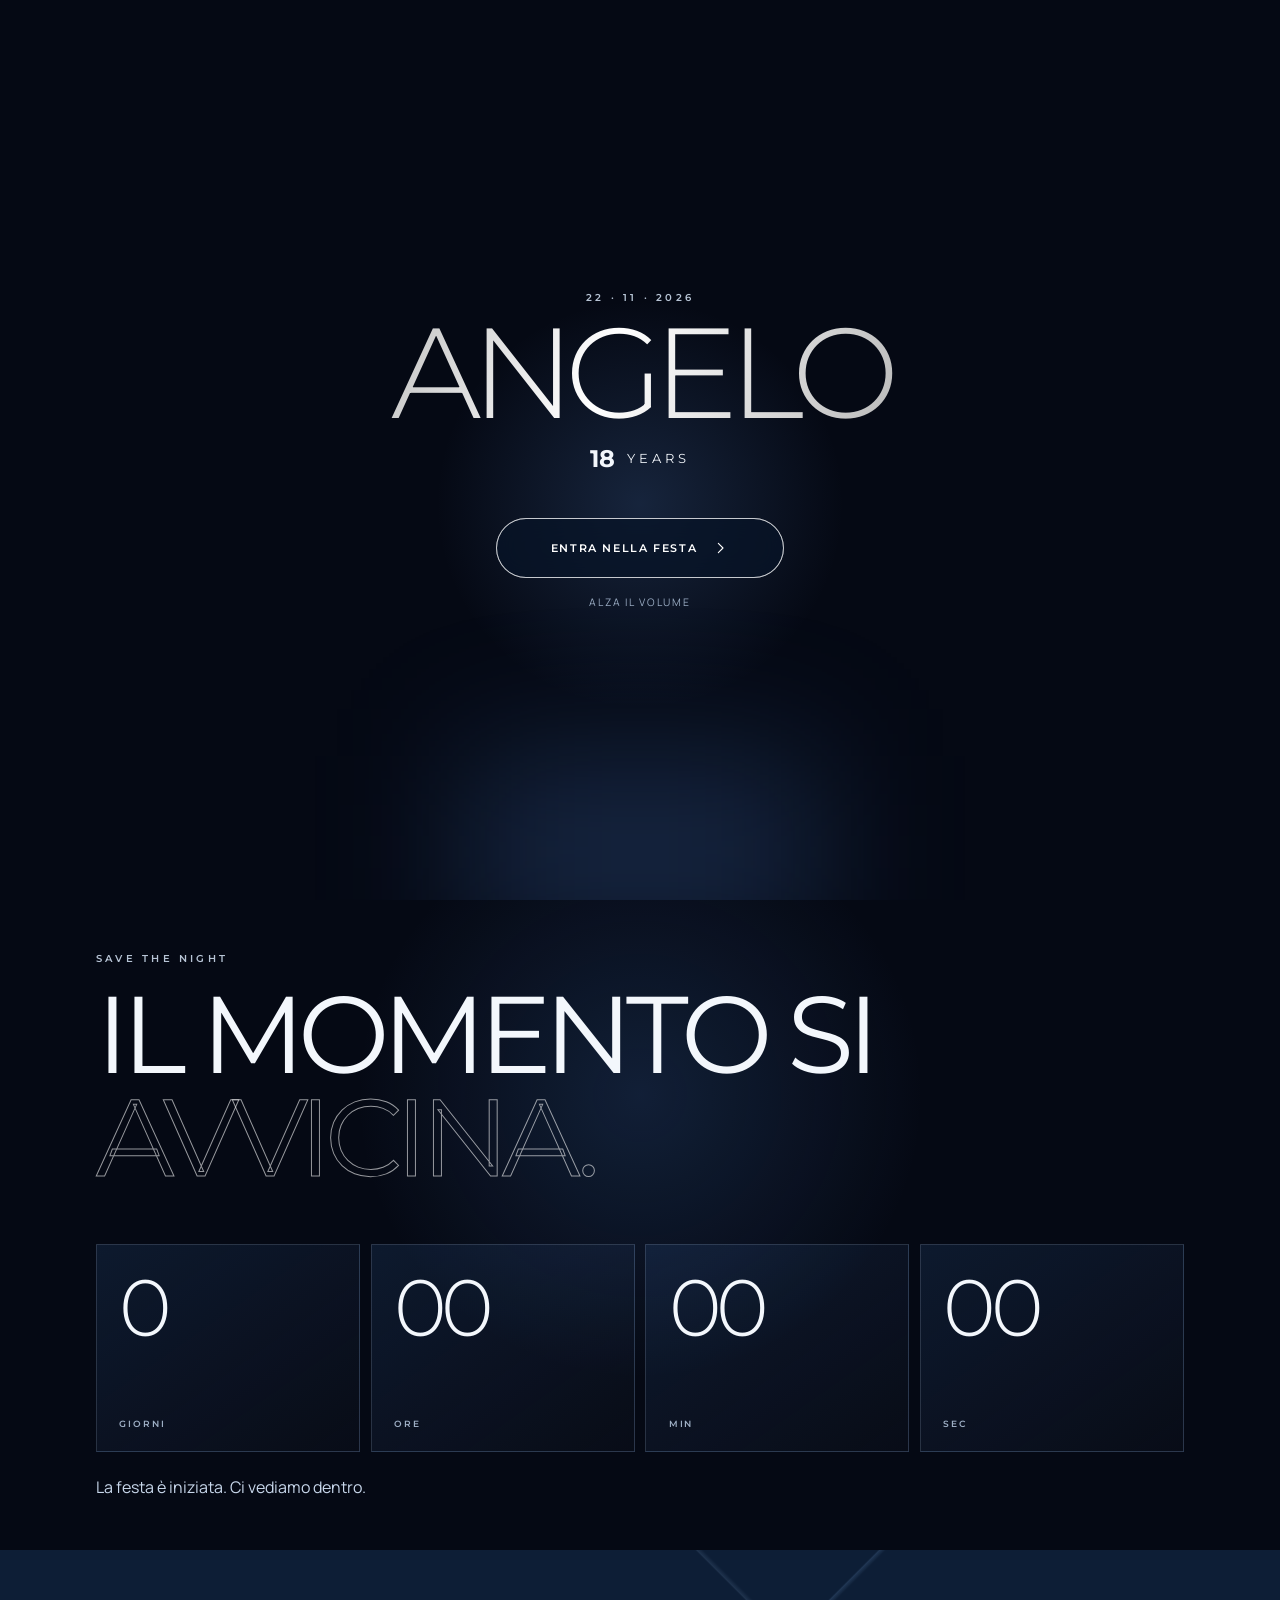
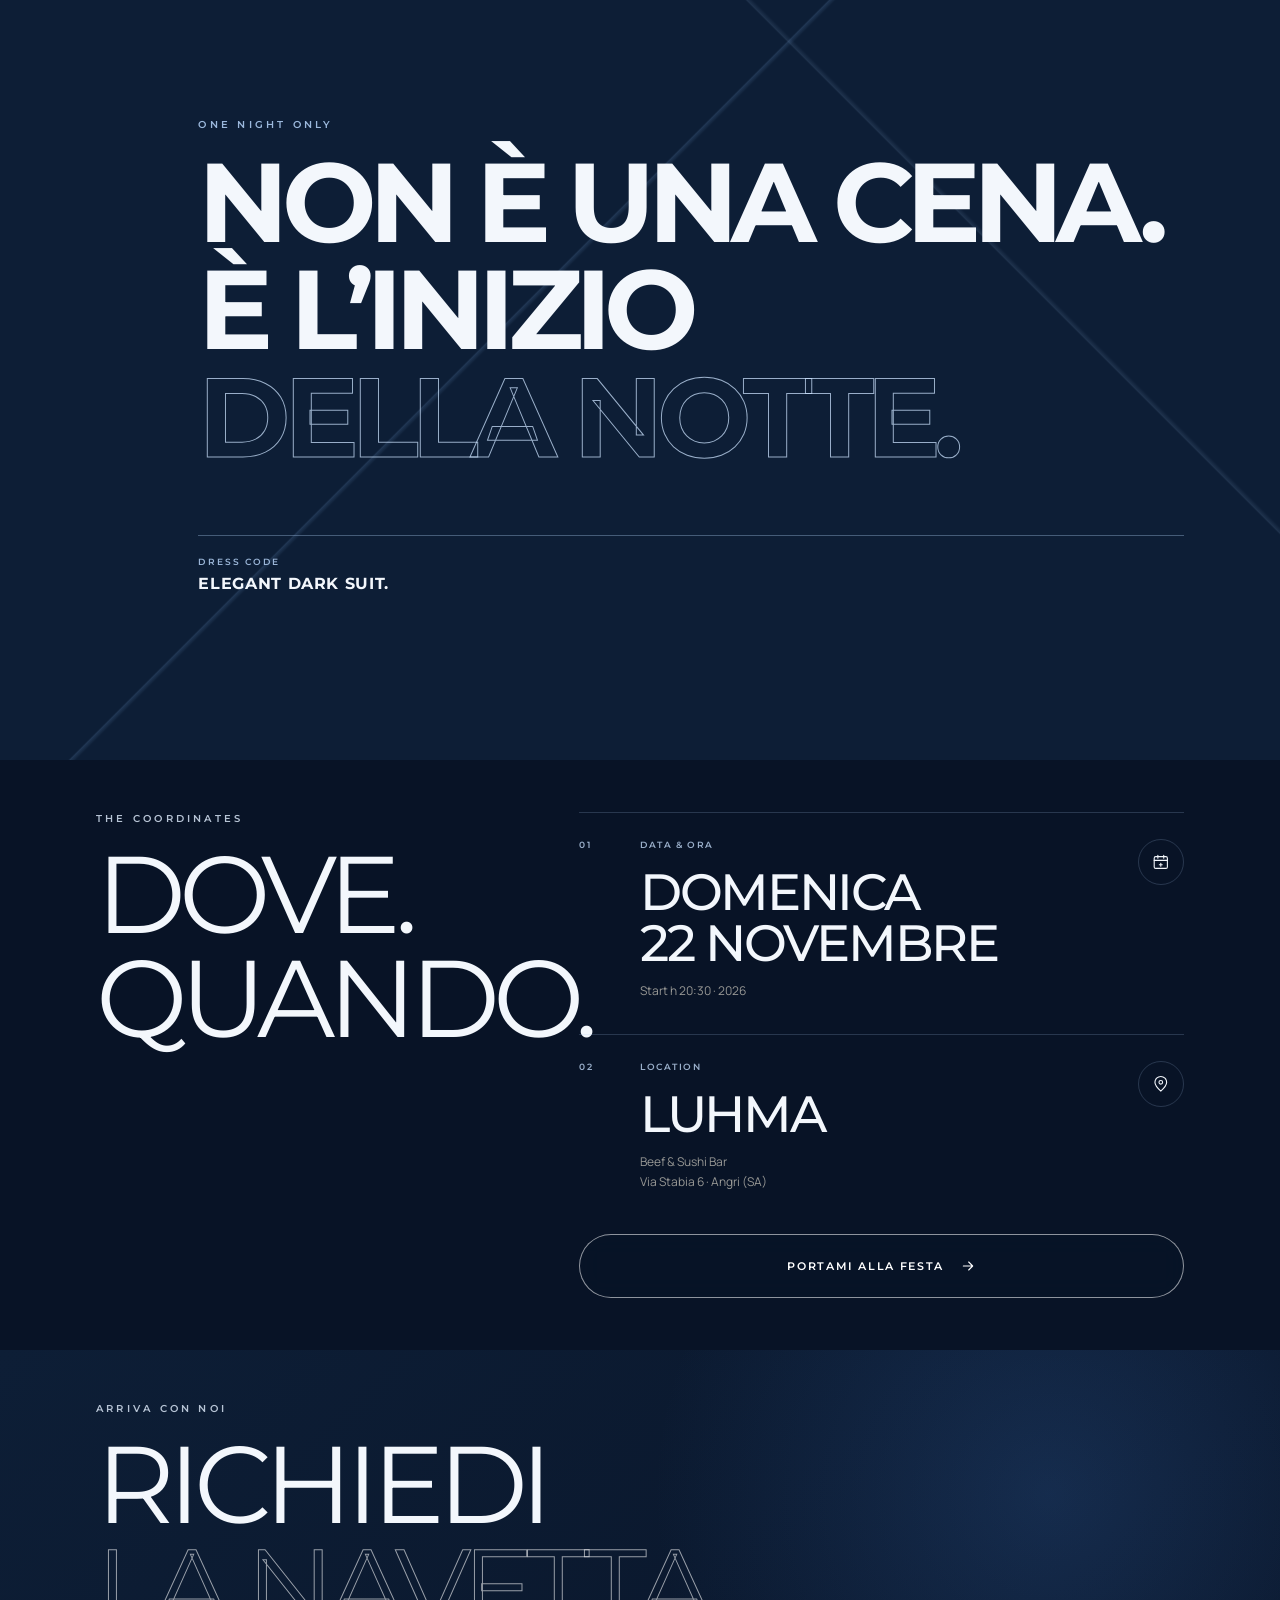
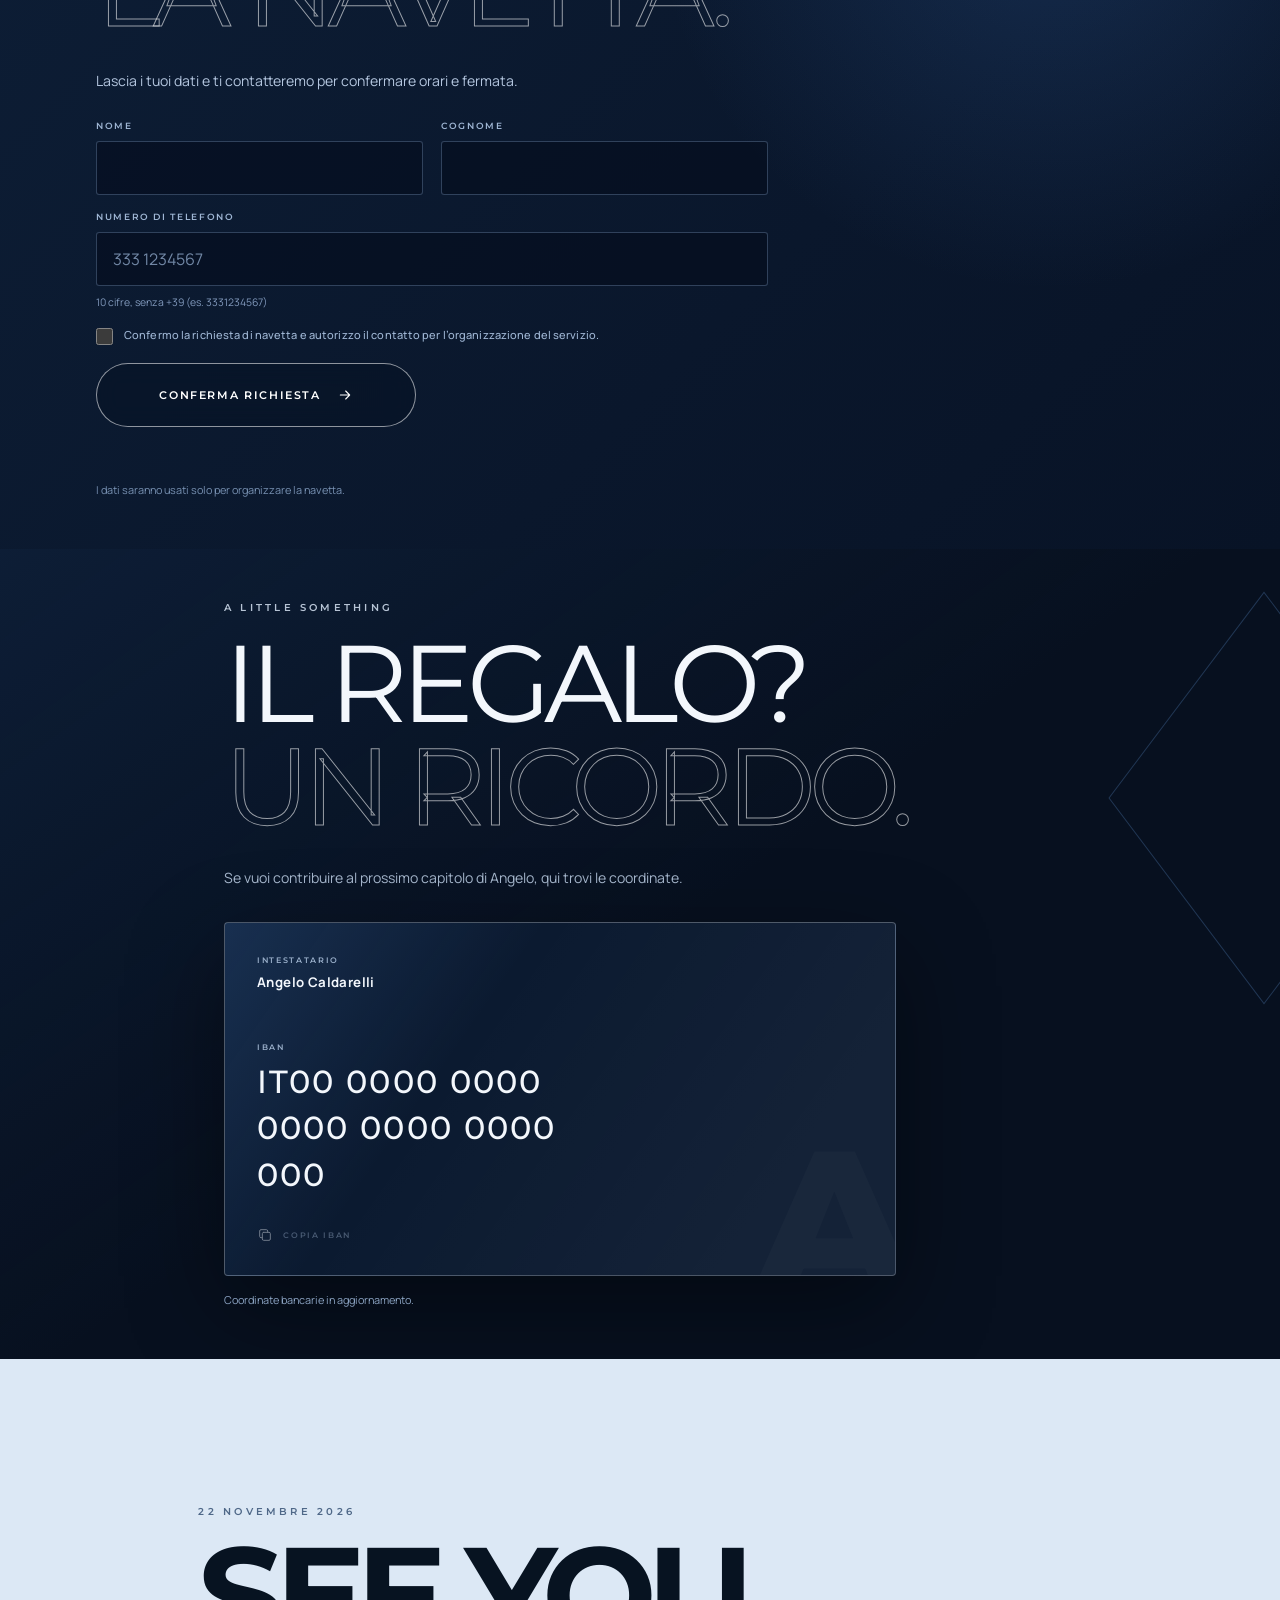
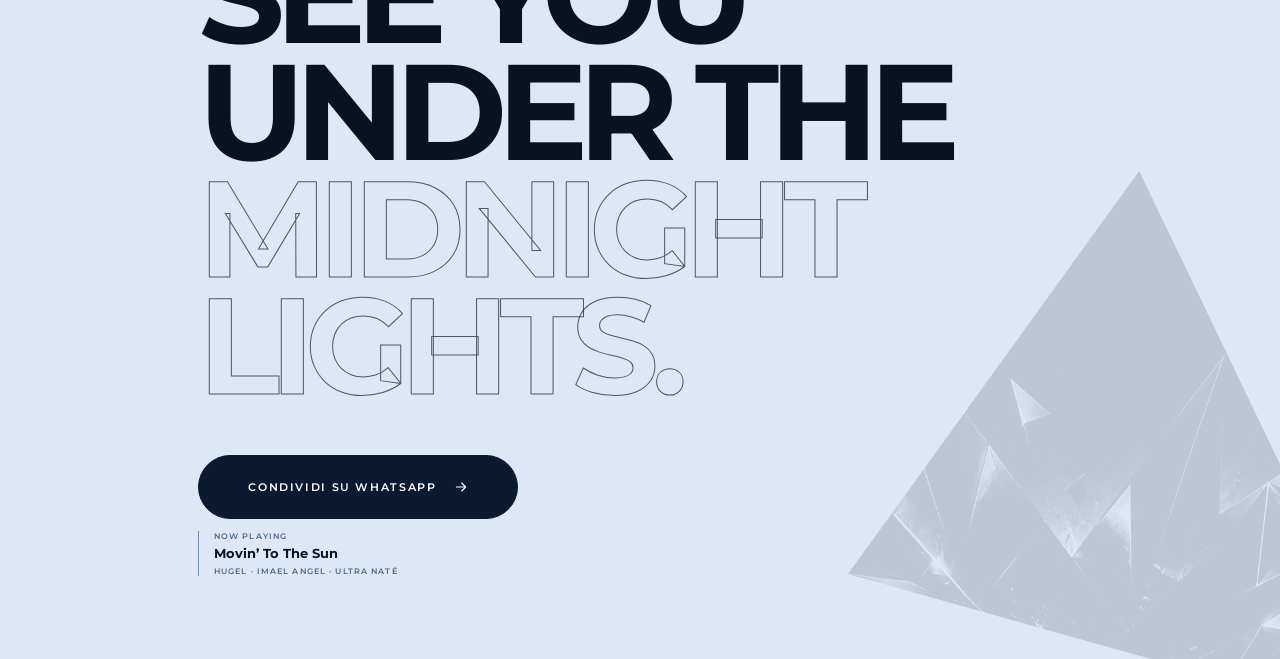
==== index.html @ ae3d488f "Polish invite palette and desktop section scroll" ====
<!doctype html>
<html lang="it">
  <head>
    <meta charset="UTF-8" />
    <meta name="viewport" content="width=device-width, initial-scale=1, viewport-fit=cover" />
    <meta name="theme-color" content="#091426" />
    <meta name="color-scheme" content="dark" />

    <title>Angelo 18 — Midnight Elegance</title>
    <meta
      name="description"
      content="Sei invitato ai 18 anni di Angelo. 22 novembre 2026, ore 20:30, LUHMA Beef & Sushi Bar — Angri. Dress code: Elegant Dark Suit."
    />

    <meta property="og:type" content="website" />
    <meta property="og:url" content="https://angelo18.ch/" />
    <meta property="og:title" content="Angelo 18 — Midnight Elegance" />
    <meta
      property="og:description"
      content="22 novembre 2026 · ore 20:30 · LUHMA, Angri. Dress code: Elegant Dark Suit."
    />
    <meta property="og:image" content="https://angelo18.ch/assets/angelo-18-whatsapp-v4.jpg" />
    <meta property="og:image:width" content="1200" />
    <meta property="og:image:height" content="630" />
    <meta property="og:image:alt" content="Angelo 18 Midnight Elegance, 22 novembre 2026" />
    <meta name="twitter:card" content="summary_large_image" />

    <link rel="canonical" href="https://angelo18.ch/" />

    <link rel="icon" href="assets/favicon.svg" type="image/svg+xml" />
    <link rel="preconnect" href="https://fonts.googleapis.com" />
    <link rel="preconnect" href="https://fonts.gstatic.com" crossorigin />
    <link
      href="https://fonts.googleapis.com/css2?family=Manrope:wght@400;500;600;700&family=Montserrat:wght@300;400;500;600;700;800&display=swap"
      rel="stylesheet"
    />
    <link rel="stylesheet" href="styles.css" />
    <script src="script.js" defer></script>
  </head>

  <body>
    <div class="noise" aria-hidden="true"></div>
    <div class="ambient" aria-hidden="true">
      <span class="spark spark--1"></span>
      <span class="spark spark--2"></span>
      <span class="spark spark--3"></span>
      <span class="spark spark--4"></span>
      <span class="spark spark--5"></span>
      <span class="spark spark--6"></span>
      <span class="prism prism--1"></span>
      <span class="prism prism--2"></span>
      <span class="prism prism--3"></span>
    </div>

    <div class="intro" id="intro" role="dialog" aria-modal="true" aria-labelledby="intro-title">
      <div class="intro__glow" aria-hidden="true"></div>
      <div class="intro__content">
        <p class="eyebrow intro__eyebrow">22 · 11 · 2026</p>
        <h1 id="intro-title" class="intro__title">Angelo</h1>
        <p class="intro__age"><span>18</span> years</p>
        <button class="enter-button magnetic" id="enter-party" type="button">
          <span class="enter-button__pulse" aria-hidden="true"></span>
          <span>Entra nella festa</span>
          <svg viewBox="0 0 24 24" aria-hidden="true">
            <path d="m8 5 7 7-7 7" />
          </svg>
        </button>
        <p class="intro__hint">Alza il volume</p>
      </div>
    </div>

    <audio
      id="soundtrack"
      src="https://audio-ssl.itunes.apple.com/itunes-assets/AudioPreview221/v4/c9/aa/63/c9aa63e1-7f15-8b04-7255-7d4466c10028/mzaf_14263624320297744244.plus.aac.p.m4a"
      preload="auto"
      loop
      aria-hidden="true"
    ></audio>

    <header class="site-header" id="site-header">
      <a class="monogram" href="#home" aria-label="Torna all’inizio">A<span>18</span></a>
      <button class="music-toggle" id="music-toggle" type="button" aria-label="Metti in pausa la musica" aria-pressed="true">
        <span class="equalizer" aria-hidden="true">
          <i></i><i></i><i></i><i></i>
        </span>
        <span class="music-toggle__label">Sound on</span>
      </button>
    </header>

    <main>
      <section class="hero" id="home" aria-labelledby="hero-title">
        <div class="hero__image" aria-hidden="true"></div>
        <div class="hero__vignette" aria-hidden="true"></div>

        <div class="hero__content">
          <p class="eyebrow reveal">You’re invited to</p>
          <h2 class="hero__title reveal" id="hero-title" data-text="ANGELO">Angelo</h2>
          <div class="hero__age-line reveal">
            <span class="hero__age">18</span>
            <span class="hero__years">years<br />young</span>
          </div>

          <div class="event-stamp reveal" aria-label="Domenica 22 novembre 2026 alle ore 20 e 30">
            <span>Domenica</span>
            <strong>22 · 11 · 26</strong>
            <span>ore 20:30</span>
          </div>
        </div>

        <a class="scroll-cue" href="#countdown" aria-label="Scorri al conto alla rovescia">
          <span>Scroll</span>
          <i aria-hidden="true"></i>
        </a>
      </section>

      <section class="countdown-section section" id="countdown" aria-labelledby="countdown-title">
        <div class="section__inner">
          <p class="eyebrow reveal">Save the night</p>
          <h2 class="section-title reveal" id="countdown-title">Il momento si<br /><em>avvicina.</em></h2>

          <div class="countdown reveal" role="timer" aria-live="polite" aria-label="Conto alla rovescia per la festa">
            <div class="countdown__unit">
              <strong id="days">000</strong>
              <span>giorni</span>
            </div>
            <div class="countdown__unit">
              <strong id="hours">00</strong>
              <span>ore</span>
            </div>
            <div class="countdown__unit">
              <strong id="minutes">00</strong>
              <span>min</span>
            </div>
            <div class="countdown__unit">
              <strong id="seconds">00</strong>
              <span>sec</span>
            </div>
          </div>

          <p class="countdown__after" id="countdown-after" hidden>La festa è iniziata. Ci vediamo dentro.</p>
        </div>
      </section>

      <section class="statement section" aria-label="Dress code">
        <div class="section__inner statement__inner">
          <p class="eyebrow reveal">One night only</p>
          <p class="statement__text reveal">
            Non è una cena.<br />
            È l’inizio<br />
            <span>della notte.</span>
          </p>
          <div class="dress-code reveal">
            <span>Dress code</span>
            <strong>Elegant Dark Suit.</strong>
          </div>
        </div>
      </section>

      <section class="details section" id="details" aria-labelledby="details-title">
        <div class="section__inner">
          <p class="eyebrow reveal">The coordinates</p>
          <h2 class="section-title reveal" id="details-title">Dove.<br />Quando.</h2>

          <article class="detail-card detail-card--date reveal">
            <div class="detail-card__index">01</div>
            <div>
              <p class="detail-card__label">Data & ora</p>
              <h3>Domenica<br />22 novembre</h3>
              <p>Start h 20:30 · 2026</p>
            </div>
            <button class="icon-button" id="calendar-button" type="button" aria-label="Aggiungi la festa al calendario">
              <svg viewBox="0 0 24 24" aria-hidden="true">
                <rect x="3" y="5" width="18" height="16" rx="2" />
                <path d="M16 3v4M8 3v4M3 10h18M12 14v4M10 16h4" />
              </svg>
            </button>
          </article>

          <article class="detail-card detail-card--location reveal">
            <div class="detail-card__index">02</div>
            <div>
              <p class="detail-card__label">Location</p>
              <h3>LUHMA</h3>
              <p>Beef & Sushi Bar<br />Via Stabia 6 · Angri (SA)</p>
            </div>
            <a
              class="icon-button"
              href="https://www.google.com/maps/search/?api=1&query=LUHMA+Beef+%26+Sushi+Bar+Via+Stabia+6+Angri"
              target="_blank"
              rel="noopener noreferrer"
              aria-label="Apri LUHMA in Google Maps"
            >
              <svg viewBox="0 0 24 24" aria-hidden="true">
                <path d="M20 10c0 5-8 12-8 12S4 15 4 10a8 8 0 1 1 16 0Z" />
                <circle cx="12" cy="10" r="2.5" />
              </svg>
            </a>
          </article>

          <a
            class="primary-button magnetic reveal"
            href="https://www.google.com/maps/search/?api=1&query=LUHMA+Beef+%26+Sushi+Bar+Via+Stabia+6+Angri"
            target="_blank"
            rel="noopener noreferrer"
          >
            <span>Portami alla festa</span>
            <svg viewBox="0 0 24 24" aria-hidden="true"><path d="M5 12h14m-6-6 6 6-6 6" /></svg>
          </a>
        </div>
      </section>

      <section class="shuttle section" id="shuttle" aria-labelledby="shuttle-title">
        <div class="section__inner shuttle__inner">
          <p class="eyebrow reveal">Arriva con noi</p>
          <h2 class="section-title reveal" id="shuttle-title">Richiedi<br /><em>la navetta.</em></h2>
          <p class="shuttle__copy reveal">
            Lascia i tuoi dati e ti contatteremo per confermare orari e fermata.
          </p>

          <form
            class="shuttle-form reveal"
            id="shuttle-form"
            action="https://formsubmit.co/ajax/valerielinc@gmail.com"
            method="POST"
          >
            <input type="hidden" name="_subject" value="Richiesta navetta — Angelo 18" />
            <input type="hidden" name="_template" value="table" />
            <input type="text" name="_honey" class="shuttle-form__honey" tabindex="-1" autocomplete="off" aria-hidden="true" />

            <label class="shuttle-form__field">
              <span>Nome</span>
              <input id="shuttle-name" name="nome" type="text" autocomplete="given-name" required />
            </label>
            <label class="shuttle-form__field">
              <span>Cognome</span>
              <input id="shuttle-surname" name="cognome" type="text" autocomplete="family-name" required />
            </label>
            <label class="shuttle-form__field shuttle-form__field--full">
              <span>Numero di telefono</span>
              <input id="shuttle-phone" name="telefono" type="tel" inputmode="numeric" autocomplete="tel-national" placeholder="333 1234567" pattern="[0-9]{10}" minlength="10" maxlength="10" aria-describedby="shuttle-phone-help" required />
              <small class="shuttle-form__help" id="shuttle-phone-help">10 cifre, senza +39 (es. 3331234567)</small>
            </label>
            <label class="shuttle-form__consent shuttle-form__field--full">
              <input name="conferma" type="checkbox" value="Confermo la richiesta di navetta" required />
              <span>Confermo la richiesta di navetta e autorizzo il contatto per l’organizzazione del servizio.</span>
            </label>
            <button class="primary-button magnetic shuttle-form__submit shuttle-form__field--full" type="submit">
              <span>Conferma richiesta</span>
              <svg viewBox="0 0 24 24" aria-hidden="true"><path d="M5 12h14m-6-6 6 6-6 6" /></svg>
            </button>
            <p class="shuttle-form__status shuttle-form__field--full" id="shuttle-status" role="status" aria-live="polite"></p>
          </form>
          <p class="shuttle__privacy reveal">I dati saranno usati solo per organizzare la navetta.</p>
        </div>
      </section>

      <section class="gift section" id="gift" aria-labelledby="gift-title">
        <div class="gift__flare" aria-hidden="true"></div>
        <div class="section__inner">
          <p class="eyebrow reveal">A little something</p>
          <h2 class="section-title reveal" id="gift-title">Il regalo?<br /><em>Un ricordo.</em></h2>
          <p class="gift__copy reveal">
            Se vuoi contribuire al prossimo capitolo di Angelo, qui trovi le coordinate.
          </p>

          <div class="iban-card reveal" id="iban-card">
            <div class="iban-card__top">
              <span>Intestatario</span>
              <strong>Angelo Caldarelli</strong>
            </div>
            <div class="iban-card__number">
              <span>IBAN</span>
              <strong id="iban-value">IT00 0000 0000 0000 0000 0000 000</strong>
            </div>
            <button class="copy-button" id="copy-iban" type="button">
              <svg viewBox="0 0 24 24" aria-hidden="true">
                <rect x="8" y="8" width="12" height="12" rx="2" />
                <path d="M16 8V6a2 2 0 0 0-2-2H6a2 2 0 0 0-2 2v8a2 2 0 0 0 2 2h2" />
              </svg>
              <span>Copia IBAN</span>
            </button>
          </div>
          <p class="iban-note reveal" id="iban-note">Coordinate bancarie in aggiornamento.</p>
        </div>
      </section>

      <section class="finale section" aria-labelledby="finale-title">
        <div class="finale__crystal" aria-hidden="true"></div>
        <div class="section__inner finale__inner">
          <p class="eyebrow reveal">22 novembre 2026</p>
          <h2 class="finale__title reveal" id="finale-title">See you<br />under the<br /><span>midnight lights.</span></h2>

          <button class="primary-button primary-button--light magnetic reveal" id="share-button" type="button">
            <span>Condividi su WhatsApp</span>
            <svg viewBox="0 0 24 24" aria-hidden="true"><path d="M5 12h14m-6-6 6 6-6 6" /></svg>
          </button>

          <a class="track-credit reveal" href="https://www.youtube.com/watch?v=dScPWds_mZI" target="_blank" rel="noopener noreferrer">
            <span>Now playing</span>
            <strong>Movin’ To The Sun</strong>
            <small>HUGEL · Imael Angel · Ultra Naté</small>
          </a>
        </div>
      </section>
    </main>

    <div class="toast" id="toast" role="status" aria-live="polite">IBAN copiato</div>
  </body>
</html>
---- styles.css ----
:root {
  --black: #050914;
  --black-soft: #081326;
  --navy: #0d1e36;
  --navy-bright: #15335d;
  --white: #f3f7fc;
  --silver: #b7c4d5;
  --line: rgba(170, 201, 238, 0.2);
  --ease-out: cubic-bezier(0.16, 1, 0.3, 1);
  --page-pad: clamp(1.25rem, 6vw, 5rem);
}

* {
  box-sizing: border-box;
}

html {
  scroll-behavior: auto;
  background: var(--black);
}

body {
  margin: 0;
  min-width: 320px;
  overflow-x: hidden;
  background: var(--black);
  color: var(--white);
  font-family: "Manrope", sans-serif;
  -webkit-font-smoothing: antialiased;
}

body.is-locked {
  overflow: hidden;
}

[hidden] {
  display: none !important;
}

button,
a {
  -webkit-tap-highlight-color: transparent;
}

button {
  color: inherit;
  font: inherit;
}

a {
  color: inherit;
  text-decoration: none;
}

button:focus-visible,
a:focus-visible {
  outline: 2px solid #9ecbff;
  outline-offset: 4px;
}

.noise {
  position: fixed;
  inset: 0;
  z-index: 50;
  pointer-events: none;
  opacity: 0.06;
  background-image: url("data:image/svg+xml,%3Csvg viewBox='0 0 180 180' xmlns='http://www.w3.org/2000/svg'%3E%3Cfilter id='n'%3E%3CfeTurbulence type='fractalNoise' baseFrequency='.9' numOctaves='4' stitchTiles='stitch'/%3E%3C/filter%3E%3Crect width='100%25' height='100%25' filter='url(%23n)' opacity='.7'/%3E%3C/svg%3E");
  mix-blend-mode: soft-light;
}

.ambient {
  position: fixed;
  inset: 0;
  z-index: 2;
  overflow: hidden;
  pointer-events: none;
}

.spark {
  position: absolute;
  width: 1px;
  height: 1px;
  border-radius: 50%;
  background: #fff;
  box-shadow: 0 0 12px 4px rgba(255, 255, 255, 0.35);
  animation: float 8s ease-in-out infinite;
}

.spark--1 { left: 8%; top: 24%; animation-delay: -2s; }
.spark--2 { right: 12%; top: 42%; animation-delay: -5s; }
.spark--3 { left: 82%; top: 12%; animation-delay: -7s; }
.spark--4 { left: 18%; top: 76%; animation-delay: -3s; }
.spark--5 { left: 57%; top: 67%; animation-delay: -4s; }
.spark--6 { right: 5%; top: 84%; animation-delay: -1s; }

.prism {
  position: absolute;
  top: 0;
  left: 0;
  width: clamp(2.8rem, 10vw, 5.5rem);
  aspect-ratio: 0.72;
  opacity: 0;
  background:
    linear-gradient(132deg, rgba(255, 255, 255, 0.7), rgba(255, 255, 255, 0.03) 36%, transparent 37%),
    linear-gradient(33deg, rgba(255, 255, 255, 0.03) 48%, rgba(255, 255, 255, 0.22) 49%, transparent 52%);
  clip-path: polygon(52% 0, 100% 100%, 0 76%);
  filter: drop-shadow(0 0 10px rgba(255, 255, 255, 0.22));
  will-change: transform, opacity;
}

.prism::after {
  content: "";
  position: absolute;
  inset: 1px;
  background: #081326;
  clip-path: polygon(52% 4%, 95% 94%, 7% 72%);
}

.prism--1 {
  animation: prism-pass-one 17s linear infinite;
}

.prism--2 {
  width: clamp(1.8rem, 7vw, 3.8rem);
  animation: prism-pass-two 21s -9s linear infinite;
}

.prism--3 {
  width: clamp(2.2rem, 8vw, 4.5rem);
  animation: prism-pass-three 25s -15s linear infinite;
}

@keyframes float {
  0%, 100% { transform: translate3d(0, 0, 0) scale(0.75); opacity: 0.25; }
  50% { transform: translate3d(8px, -22px, 0) scale(1.4); opacity: 0.8; }
}

@keyframes prism-pass-one {
  0% { opacity: 0; transform: translate3d(-18vw, 22vh, 0) rotate(-24deg) scale(0.75); }
  12% { opacity: 0.22; }
  45% { opacity: 0.1; }
  88% { opacity: 0.2; }
  100% { opacity: 0; transform: translate3d(118vw, 62vh, 0) rotate(155deg) scale(1.08); }
}

@keyframes prism-pass-two {
  0% { opacity: 0; transform: translate3d(108vw, 8vh, 0) rotate(36deg) scale(0.62); }
  15% { opacity: 0.16; }
  82% { opacity: 0.12; }
  100% { opacity: 0; transform: translate3d(-18vw, 45vh, 0) rotate(-130deg) scale(0.92); }
}

@keyframes prism-pass-three {
  0% { opacity: 0; transform: translate3d(14vw, 108vh, 0) rotate(-10deg) scale(0.68); }
  14% { opacity: 0.13; }
  84% { opacity: 0.18; }
  100% { opacity: 0; transform: translate3d(78vw, -18vh, 0) rotate(120deg) scale(0.96); }
}

.eyebrow {
  margin: 0 0 1.1rem;
  color: var(--silver);
  font-family: "Montserrat", sans-serif;
  font-size: 0.65rem;
  font-weight: 600;
  letter-spacing: 0.31em;
  line-height: 1.3;
  text-transform: uppercase;
}

.intro {
  position: fixed;
  inset: 0;
  z-index: 100;
  display: grid;
  place-items: center;
  min-height: 100svh;
  overflow: hidden;
  padding: 2rem;
  background:
    radial-gradient(circle at 50% 56%, rgba(92, 145, 220, 0.2), transparent 25%),
    var(--black);
  transition: opacity 0.8s var(--ease-out), visibility 0.8s;
}

.intro::before,
.intro::after {
  content: "";
  position: absolute;
  width: 55vw;
  max-width: 26rem;
  aspect-ratio: 1;
  border: 1px solid rgba(112, 166, 237, 0.2);
  transform: rotate(45deg) skew(8deg, 8deg);
}

.intro::before {
  top: -35vw;
  right: -32vw;
}

.intro::after {
  bottom: -38vw;
  left: -35vw;
}

.intro.is-hidden {
  visibility: hidden;
  opacity: 0;
  pointer-events: none;
}

.intro__glow {
  position: absolute;
  left: 50%;
  bottom: -3rem;
  width: 22rem;
  height: 12rem;
  background: rgba(83, 143, 226, 0.22);
  filter: blur(70px);
  transform: translateX(-50%);
}

.intro__content {
  position: relative;
  z-index: 1;
  width: 100%;
  text-align: center;
}

.intro__eyebrow {
  margin-bottom: 1rem;
  animation: intro-rise 1s 0.15s both;
}

.intro__title {
  margin: 0;
  font-family: "Montserrat", sans-serif;
  font-size: clamp(3.6rem, 20vw, 8rem);
  font-weight: 300;
  letter-spacing: -0.08em;
  line-height: 0.82;
  text-transform: uppercase;
  background: linear-gradient(112deg, #6a6a6a 0%, #fff 24%, #777 49%, #fff 70%, #555 100%);
  background-size: 200% 100%;
  -webkit-background-clip: text;
  background-clip: text;
  color: transparent;
  filter: drop-shadow(0 0 18px rgba(255, 255, 255, 0.22));
  animation: intro-rise 1s 0.25s both, metal-shine 5s 1.3s linear infinite;
}

.intro__age {
  display: flex;
  align-items: center;
  justify-content: center;
  gap: 0.75rem;
  margin: 1.15rem 0 2.8rem;
  font-family: "Montserrat", sans-serif;
  font-size: 0.8rem;
  letter-spacing: 0.32em;
  text-transform: uppercase;
  animation: intro-rise 1s 0.4s both;
}

.intro__age span {
  font-size: 1.5rem;
  font-weight: 700;
  letter-spacing: 0;
}

@keyframes intro-rise {
  from { opacity: 0; transform: translateY(28px); filter: blur(8px); }
  to { opacity: 1; transform: translateY(0); filter: blur(0); }
}

@keyframes metal-shine {
  0% { background-position: 130% 0; }
  100% { background-position: -70% 0; }
}

.enter-button,
.primary-button {
  position: relative;
  display: inline-flex;
  align-items: center;
  justify-content: center;
  gap: 1rem;
  min-height: 3.75rem;
  border: 1px solid rgba(255, 255, 255, 0.55);
  border-radius: 999px;
  background: rgba(8, 20, 39, 0.72);
  color: #fff;
  cursor: pointer;
  font-family: "Montserrat", sans-serif;
  font-size: 0.68rem;
  font-weight: 600;
  letter-spacing: 0.15em;
  text-transform: uppercase;
  backdrop-filter: blur(12px);
}

.enter-button {
  width: min(100%, 18rem);
  animation: intro-rise 1s 0.55s both;
}

.enter-button svg,
.primary-button svg {
  width: 1rem;
  fill: none;
  stroke: currentColor;
  stroke-linecap: round;
  stroke-linejoin: round;
  stroke-width: 1.6;
  transition: transform 0.35s var(--ease-out);
}

.enter-button:hover svg,
.primary-button:hover svg {
  transform: translateX(5px);
}

.enter-button__pulse {
  position: absolute;
  inset: -1px;
  border: 1px solid rgba(255, 255, 255, 0.5);
  border-radius: inherit;
  animation: pulse-ring 2.3s ease-out infinite;
}

@keyframes pulse-ring {
  0% { opacity: 0.6; transform: scale(1); }
  75%, 100% { opacity: 0; transform: scale(1.12, 1.3); }
}

.intro__hint {
  margin: 1.1rem 0 0;
  color: #9aacc3;
  font-size: 0.65rem;
  letter-spacing: 0.18em;
  text-transform: uppercase;
  animation: intro-rise 1s 0.7s both;
}

#soundtrack {
  display: none;
}

.site-header {
  position: fixed;
  top: 0;
  right: 0;
  left: 0;
  z-index: 40;
  display: flex;
  align-items: center;
  justify-content: space-between;
  padding: max(1.1rem, env(safe-area-inset-top)) var(--page-pad) 1rem;
  transition: background 0.4s ease, border-color 0.4s ease;
}

.site-header.is-scrolled {
  border-bottom: 1px solid rgba(255, 255, 255, 0.08);
  background: rgba(5, 9, 20, 0.78);
  backdrop-filter: blur(16px);
}

.monogram {
  font-family: "Montserrat", sans-serif;
  font-size: 1.05rem;
  font-weight: 800;
  letter-spacing: -0.08em;
}

.monogram span {
  margin-left: 0.15rem;
  color: #8d8d8d;
  font-size: 0.52rem;
  letter-spacing: 0;
  vertical-align: top;
}

.music-toggle {
  display: flex;
  align-items: center;
  gap: 0.65rem;
  border: 0;
  background: transparent;
  cursor: pointer;
}

.music-toggle__label {
  color: #b9b9b7;
  font-family: "Montserrat", sans-serif;
  font-size: 0.57rem;
  font-weight: 600;
  letter-spacing: 0.17em;
  text-transform: uppercase;
}

.equalizer {
  display: flex;
  align-items: center;
  gap: 2px;
  width: 14px;
  height: 13px;
}

.equalizer i {
  display: block;
  width: 2px;
  height: 30%;
  background: #fff;
  animation: equalize 0.7s ease-in-out infinite alternate;
}

.equalizer i:nth-child(2) { animation-delay: -0.2s; }
.equalizer i:nth-child(3) { animation-delay: -0.45s; }
.equalizer i:nth-child(4) { animation-delay: -0.1s; }

.music-toggle.is-paused .equalizer i {
  height: 2px;
  animation-play-state: paused;
}

@keyframes equalize {
  from { height: 20%; }
  to { height: 100%; }
}

.hero {
  position: relative;
  display: grid;
  min-height: 100svh;
  overflow: hidden;
  padding: 7rem var(--page-pad) 6rem;
  isolation: isolate;
}

.hero__image {
  position: absolute;
  inset: -4%;
  z-index: -3;
  background-image:
    linear-gradient(135deg, rgba(11, 35, 72, 0.34), transparent 54%),
    url("assets/crystal-stage.jpg");
  background-position: 50% 68%;
  background-size: cover;
  filter: contrast(1.12) brightness(0.62);
  transform: scale(1.08);
  will-change: transform;
}

.hero__vignette {
  position: absolute;
  inset: 0;
  z-index: -2;
  background:
    linear-gradient(180deg, rgba(2, 7, 18, 0.86) 0%, transparent 30%, rgba(4, 12, 27, 0.12) 57%, var(--black) 100%),
    radial-gradient(circle at 50% 42%, transparent 15%, rgba(5, 16, 37, 0.42) 78%);
}

.hero__content {
  align-self: center;
  width: 100%;
  max-width: 63rem;
  margin: 0 auto;
  text-align: center;
}

.hero__title {
  position: relative;
  margin: 0;
  font-family: "Montserrat", sans-serif;
  font-size: clamp(4.2rem, 21.5vw, 13rem);
  font-weight: 300;
  letter-spacing: -0.085em;
  line-height: 0.75;
  text-transform: uppercase;
  background: linear-gradient(112deg, #616161 0%, #fff 22%, #757575 46%, #fff 66%, #4c4c4c 100%);
  background-size: 220% 100%;
  -webkit-background-clip: text;
  background-clip: text;
  color: transparent;
  filter: drop-shadow(0 0 22px rgba(255, 255, 255, 0.16));
  animation: metal-shine 8s linear infinite;
}

.hero__age-line {
  display: flex;
  align-items: center;
  justify-content: center;
  gap: 0.8rem;
  margin: 1.5rem 0 2rem;
}

.hero__age {
  font-family: "Montserrat", sans-serif;
  font-size: clamp(3.2rem, 17vw, 7rem);
  font-weight: 700;
  letter-spacing: -0.08em;
  line-height: 0.75;
}

.hero__years {
  border-left: 1px solid rgba(255, 255, 255, 0.5);
  padding-left: 0.8rem;
  color: #c3c3c0;
  font-family: "Montserrat", sans-serif;
  font-size: 0.55rem;
  font-weight: 600;
  letter-spacing: 0.22em;
  line-height: 1.55;
  text-align: left;
  text-transform: uppercase;
}

.event-stamp {
  display: inline-flex;
  flex-direction: column;
  gap: 0.4rem;
  border-top: 1px solid rgba(255, 255, 255, 0.45);
  border-bottom: 1px solid rgba(255, 255, 255, 0.45);
  padding: 0.8rem 1.4rem;
  background: rgba(0, 0, 0, 0.28);
  font-family: "Montserrat", sans-serif;
  text-transform: uppercase;
  backdrop-filter: blur(8px);
}

.event-stamp span {
  color: #b8b8b5;
  font-size: 0.57rem;
  letter-spacing: 0.28em;
}

.event-stamp strong {
  font-size: 0.95rem;
  letter-spacing: 0.16em;
}

.scroll-cue {
  position: absolute;
  bottom: 1.65rem;
  left: 50%;
  display: flex;
  flex-direction: column;
  align-items: center;
  gap: 0.65rem;
  transform: translateX(-50%);
}

.scroll-cue span {
  font-family: "Montserrat", sans-serif;
  font-size: 0.48rem;
  font-weight: 600;
  letter-spacing: 0.24em;
  text-transform: uppercase;
  writing-mode: vertical-rl;
}

.scroll-cue i {
  position: relative;
  width: 1px;
  height: 1.7rem;
  overflow: hidden;
  background: rgba(255, 255, 255, 0.2);
}

.scroll-cue i::after {
  content: "";
  position: absolute;
  inset: 0;
  background: #fff;
  animation: scroll-line 1.8s ease-in-out infinite;
}

@keyframes scroll-line {
  from { transform: translateY(-100%); }
  to { transform: translateY(100%); }
}

.section {
  position: relative;
  z-index: 3;
  overflow: hidden;
  padding: clamp(6.5rem, 18vw, 11rem) var(--page-pad);
}

main > section {
  scroll-margin-top: 4.5rem;
}

.section__inner {
  width: 100%;
  max-width: 68rem;
  margin: 0 auto;
}

.section-title {
  margin: 0 0 3.4rem;
  font-family: "Montserrat", sans-serif;
  font-size: clamp(2.9rem, 13vw, 6.8rem);
  font-weight: 400;
  letter-spacing: -0.065em;
  line-height: 0.95;
  text-transform: uppercase;
}

.section-title em {
  color: transparent;
  font-style: normal;
  -webkit-text-stroke: 1px rgba(255, 255, 255, 0.58);
}

.countdown-section {
  background:
    radial-gradient(circle at 50% 30%, rgba(67, 120, 194, 0.2), transparent 36%),
    var(--black);
}

.countdown {
  display: grid;
  grid-template-columns: repeat(2, minmax(0, 1fr));
  gap: 0.65rem;
}

.countdown__unit {
  position: relative;
  display: flex;
  flex-direction: column;
  justify-content: space-between;
  min-height: 8.5rem;
  overflow: hidden;
  border: 1px solid var(--line);
  padding: 1rem;
  background: linear-gradient(145deg, rgba(58, 110, 181, 0.16), rgba(255, 255, 255, 0.012));
}

.countdown__unit::after {
  content: "";
  position: absolute;
  top: -50%;
  left: -80%;
  width: 55%;
  height: 200%;
  background: linear-gradient(90deg, transparent, rgba(255, 255, 255, 0.11), transparent);
  transform: rotate(20deg);
  animation: card-shine 6s linear infinite;
}

.countdown__unit:nth-child(2)::after { animation-delay: 0.7s; }
.countdown__unit:nth-child(3)::after { animation-delay: 1.4s; }
.countdown__unit:nth-child(4)::after { animation-delay: 2.1s; }

@keyframes card-shine {
  0%, 70% { left: -80%; }
  100% { left: 140%; }
}

.countdown__unit strong {
  font-family: "Montserrat", sans-serif;
  font-size: clamp(2.6rem, 14vw, 5rem);
  font-weight: 300;
  letter-spacing: -0.07em;
  line-height: 1;
}

.countdown__unit span {
  color: #9eafc5;
  font-family: "Montserrat", sans-serif;
  font-size: 0.55rem;
  font-weight: 600;
  letter-spacing: 0.22em;
  text-transform: uppercase;
}

.countdown__after {
  margin: 1.5rem 0 0;
  color: #c8d7eb;
}

.statement {
  display: grid;
  min-height: 90svh;
  align-items: center;
  background:
    linear-gradient(135deg, transparent 42%, rgba(130, 178, 235, 0.16) 42.1%, transparent 42.4%),
    linear-gradient(45deg, transparent 72%, rgba(170, 211, 255, 0.11) 72.1%, transparent 72.4%),
    var(--navy);
  color: var(--white);
}

.statement .eyebrow {
  color: #9bb8dc;
}

.statement__text {
  margin: 0;
  font-family: "Montserrat", sans-serif;
  font-size: clamp(2.5rem, 12.5vw, 7rem);
  font-weight: 700;
  letter-spacing: -0.07em;
  line-height: 0.96;
  text-transform: uppercase;
}

.statement__text span {
  color: transparent;
  -webkit-text-stroke: 1px rgba(202, 225, 252, 0.74);
}

.dress-code {
  display: flex;
  flex-direction: column;
  gap: 0.45rem;
  margin-top: 4rem;
  border-top: 1px solid rgba(176, 207, 243, 0.35);
  padding-top: 1.2rem;
  font-family: "Montserrat", sans-serif;
  text-transform: uppercase;
}

.dress-code span {
  color: #9ab5d7;
  font-size: 0.55rem;
  font-weight: 600;
  letter-spacing: 0.24em;
}

.dress-code strong {
  font-size: 1rem;
  letter-spacing: 0.04em;
}

.details {
  background: var(--black-soft);
}

.detail-card {
  position: relative;
  display: grid;
  grid-template-columns: 2rem 1fr auto;
  gap: 0.8rem;
  align-items: start;
  border-top: 1px solid var(--line);
  padding: 1.5rem 0 2.2rem;
}

.detail-card__index,
.detail-card__label {
  color: #9aafca;
  font-family: "Montserrat", sans-serif;
  font-size: 0.55rem;
  font-weight: 600;
  letter-spacing: 0.18em;
  text-transform: uppercase;
}

.detail-card__label {
  margin: 0 0 1rem;
}

.detail-card h3 {
  margin: 0 0 0.8rem;
  font-family: "Montserrat", sans-serif;
  font-size: clamp(1.65rem, 8vw, 3.2rem);
  font-weight: 500;
  letter-spacing: -0.045em;
  line-height: 1;
  text-transform: uppercase;
}

.detail-card p:last-child {
  margin: 0;
  color: #989895;
  font-size: 0.75rem;
  line-height: 1.65;
}

.icon-button {
  display: grid;
  width: 2.9rem;
  height: 2.9rem;
  flex: 0 0 auto;
  place-items: center;
  border: 1px solid var(--line);
  border-radius: 50%;
  background: transparent;
  cursor: pointer;
  transition: background 0.25s ease, color 0.25s ease, transform 0.25s ease;
}

.icon-button:hover {
  background: #f2f2ef;
  color: #050505;
  transform: scale(1.06);
}

.icon-button svg {
  width: 1.1rem;
  fill: none;
  stroke: currentColor;
  stroke-linecap: round;
  stroke-linejoin: round;
  stroke-width: 1.5;
}

.primary-button {
  width: 100%;
  min-height: 4rem;
  margin-top: 1.2rem;
}

.gift {
  background:
    linear-gradient(145deg, rgba(35, 83, 145, 0.2), transparent 50%),
    #07101f;
}

.gift__flare {
  position: absolute;
  top: 15%;
  right: -7rem;
  width: 16rem;
  height: 16rem;
  border: 1px solid rgba(108, 167, 239, 0.25);
  transform: rotate(45deg) skew(8deg, 8deg);
}

.gift__copy {
  max-width: 30rem;
  margin: -1.7rem 0 2.8rem;
  color: #a7b8ce;
  font-size: 0.88rem;
  line-height: 1.75;
}

.iban-card {
  position: relative;
  overflow: hidden;
  border: 1px solid rgba(255, 255, 255, 0.25);
  border-radius: 0.25rem;
  padding: 1.5rem;
  background:
    linear-gradient(125deg, rgba(76, 132, 207, 0.2), transparent 35%, rgba(255, 255, 255, 0.035) 80%),
    #0b1a30;
  box-shadow: 0 2rem 6rem rgba(0, 0, 0, 0.42);
}

.iban-card::before {
  content: "A";
  position: absolute;
  right: -0.1em;
  bottom: -0.25em;
  color: rgba(255, 255, 255, 0.025);
  font-family: "Montserrat", sans-serif;
  font-size: 13rem;
  font-weight: 800;
  line-height: 1;
}

.iban-card__top,
.iban-card__number {
  position: relative;
  z-index: 1;
  display: flex;
  flex-direction: column;
  gap: 0.45rem;
}

.iban-card__number {
  margin: 3.2rem 0 1.8rem;
}

.iban-card span {
  color: #9aafca;
  font-family: "Montserrat", sans-serif;
  font-size: 0.52rem;
  font-weight: 600;
  letter-spacing: 0.2em;
  text-transform: uppercase;
}

.iban-card__top strong {
  font-size: 0.83rem;
  letter-spacing: 0.03em;
}

.iban-card__number strong {
  max-width: 19rem;
  font-family: "Montserrat", sans-serif;
  font-size: clamp(1.2rem, 6.3vw, 2rem);
  font-weight: 500;
  letter-spacing: 0.065em;
  line-height: 1.45;
  overflow-wrap: anywhere;
}

.copy-button {
  position: relative;
  z-index: 1;
  display: flex;
  align-items: center;
  gap: 0.65rem;
  border: 0;
  padding: 0;
  background: transparent;
  cursor: pointer;
  font-family: "Montserrat", sans-serif;
  font-size: 0.6rem;
  font-weight: 600;
  letter-spacing: 0.14em;
  text-transform: uppercase;
}

.copy-button svg {
  width: 1rem;
  fill: none;
  stroke: currentColor;
  stroke-linecap: round;
  stroke-linejoin: round;
  stroke-width: 1.5;
}

.copy-button[disabled] {
  cursor: not-allowed;
  opacity: 0.42;
}

.iban-note {
  margin: 1rem 0 0;
  color: #8ca4c3;
  font-size: 0.68rem;
}

.shuttle {
  background:
    radial-gradient(circle at 82% 18%, rgba(61, 117, 194, 0.22), transparent 32%),
    linear-gradient(135deg, var(--navy) 0%, #0a172c 62%, var(--black-soft) 100%);
}

.shuttle__copy {
  max-width: 31rem;
  margin: -1.6rem 0 2.5rem;
  color: #b4c6df;
  font-size: 0.88rem;
  line-height: 1.75;
}

.shuttle-form {
  display: grid;
  grid-template-columns: 1fr;
  gap: 1.15rem;
  max-width: 42rem;
}

.shuttle-form__field {
  display: flex;
  flex-direction: column;
  gap: 0.55rem;
}

.shuttle-form__field span,
.shuttle-form__consent span {
  color: #9fb6d4;
  font-family: "Montserrat", sans-serif;
  font-size: 0.57rem;
  font-weight: 600;
  letter-spacing: 0.18em;
  line-height: 1.45;
  text-transform: uppercase;
}

.shuttle-form__help {
  color: #829abd;
  font-size: 0.65rem;
  line-height: 1.45;
}

.shuttle-form__field input:not([type="checkbox"]) {
  width: 100%;
  border: 1px solid rgba(159, 194, 237, 0.28);
  border-radius: 0.2rem;
  padding: 0.95rem 1rem;
  background: rgba(4, 12, 27, 0.56);
  color: var(--white);
  font: inherit;
  outline: none;
  transition: border-color 0.25s ease, background 0.25s ease, box-shadow 0.25s ease;
}

.shuttle-form__field input:not([type="checkbox"])::placeholder {
  color: #7187a5;
}

.shuttle-form__field input:not([type="checkbox"]):focus {
  border-color: #9dc7f4;
  background: rgba(9, 28, 55, 0.8);
  box-shadow: 0 0 0 3px rgba(112, 175, 242, 0.15);
}

.shuttle-form__consent {
  display: grid;
  grid-template-columns: auto 1fr;
  gap: 0.7rem;
  align-items: start;
  margin-top: 0.15rem;
}

.shuttle-form__consent input {
  width: 1.05rem;
  height: 1.05rem;
  margin: 0.1rem 0 0;
  accent-color: #8fc4fb;
}

.shuttle-form__consent span {
  font-family: "Manrope", sans-serif;
  font-size: 0.69rem;
  font-weight: 500;
  letter-spacing: 0.01em;
  text-transform: none;
}

.shuttle-form__submit {
  justify-self: start;
  min-width: 0;
  margin-top: 0.25rem;
  padding: 0 1.5rem;
}

.shuttle-form__submit:disabled {
  cursor: wait;
  opacity: 0.6;
}

.shuttle-form__status {
  min-height: 1.25rem;
  margin: 0;
  color: #b7cae4;
  font-size: 0.78rem;
  line-height: 1.55;
}

.shuttle-form__status.is-success {
  color: #a9e0c8;
}

.shuttle-form__status.is-error {
  color: #ffb8c0;
}

.shuttle-form__honey {
  position: absolute;
  width: 1px;
  height: 1px;
  overflow: hidden;
  clip: rect(0 0 0 0);
  white-space: nowrap;
}

.shuttle__privacy {
  margin: 1.25rem 0 0;
  color: #7891b2;
  font-size: 0.68rem;
}

.finale {
  display: grid;
  min-height: 100svh;
  align-items: center;
  background: #dce8f5;
  color: #071321;
}

.finale::after {
  content: "";
  position: absolute;
  right: -10%;
  bottom: -8%;
  width: 75vw;
  max-width: 35rem;
  aspect-ratio: 1;
  background: url("assets/crystal-stage.jpg") 58% 70% / cover;
  clip-path: polygon(52% 0, 100% 100%, 0 72%);
  filter: saturate(0.7) contrast(1.35) hue-rotate(160deg);
  mix-blend-mode: multiply;
  opacity: 0.14;
}

.finale__inner {
  position: relative;
  z-index: 1;
}

.finale .eyebrow {
  color: #4f6888;
}

.finale__title {
  margin: 0 0 3rem;
  font-family: "Montserrat", sans-serif;
  font-size: clamp(3.5rem, 16vw, 8.5rem);
  font-weight: 700;
  letter-spacing: -0.075em;
  line-height: 0.86;
  text-transform: uppercase;
}

.finale__title span {
  color: transparent;
  -webkit-text-stroke: 1px rgba(7, 19, 33, 0.68);
}

.primary-button--light {
  border-color: #091a31;
  background: #091a31;
  color: #fff;
}

.track-credit {
  display: flex;
  flex-direction: column;
  gap: 0.3rem;
  margin-top: 3.5rem;
  border-left: 1px solid #7890b0;
  padding-left: 0.9rem;
}

.track-credit span,
.track-credit small {
  color: #4f6684;
  font-family: "Montserrat", sans-serif;
  font-size: 0.5rem;
  font-weight: 600;
  letter-spacing: 0.14em;
  text-transform: uppercase;
}

.track-credit strong {
  font-family: "Montserrat", sans-serif;
  font-size: 0.8rem;
}

.toast {
  position: fixed;
  right: var(--page-pad);
  bottom: calc(1.5rem + env(safe-area-inset-bottom));
  z-index: 90;
  border: 1px solid rgba(255, 255, 255, 0.25);
  border-radius: 999px;
  padding: 0.8rem 1.1rem;
  background: rgba(7, 18, 36, 0.94);
  color: #fff;
  font-size: 0.7rem;
  opacity: 0;
  transform: translateY(1rem);
  transition: opacity 0.3s ease, transform 0.3s var(--ease-out);
  pointer-events: none;
  backdrop-filter: blur(12px);
}

.toast.is-visible {
  opacity: 1;
  transform: translateY(0);
}

.reveal {
  opacity: 0;
  transform: translateY(32px);
  transition: opacity 0.9s var(--ease-out), transform 0.9s var(--ease-out);
}

.reveal.is-visible {
  opacity: 1;
  transform: translateY(0);
}

@media (min-width: 700px) {
  .section {
    padding-top: clamp(5rem, 8vw, 7rem);
    padding-bottom: clamp(5rem, 8vw, 7rem);
  }

  .hero {
    padding-top: 9rem;
  }

  .hero__image {
    background-position: 50% 72%;
  }

  .countdown {
    grid-template-columns: repeat(4, minmax(0, 1fr));
  }

  .countdown__unit {
    min-height: 13rem;
    padding: 1.4rem;
  }

  .detail-card {
    grid-template-columns: 3rem 1fr auto;
    padding: 1.6rem 0 2.1rem;
  }

  .primary-button {
    width: auto;
    min-width: 20rem;
    padding: 0 2rem;
  }

  .shuttle-form {
    grid-template-columns: repeat(2, minmax(0, 1fr));
    gap: 0.9rem 1.15rem;
  }

  .shuttle-form__field--full {
    grid-column: 1 / -1;
  }

  .iban-card {
    max-width: 42rem;
    padding: 2rem;
  }
}

@media (max-width: 699px) and (max-height: 900px) {
  .section {
    padding-top: 4.75rem;
    padding-bottom: 4.75rem;
  }

  .section-title {
    margin-bottom: 2.3rem;
  }

  .detail-card {
    padding-top: 1.15rem;
    padding-bottom: 1.55rem;
  }

  .gift__copy {
    margin-bottom: 1.8rem;
  }

  .iban-card__number {
    margin-top: 2rem;
    margin-bottom: 1.4rem;
  }
}

@media (min-width: 1024px) {
  .section {
    padding-top: clamp(3.25rem, 4vw, 4.5rem);
    padding-bottom: clamp(3.25rem, 4vw, 4.5rem);
  }

  .hero__content {
    margin-top: 2rem;
  }

  .statement__inner,
  .finale__inner {
    padding-left: 8vw;
  }

  .details .section__inner {
    display: grid;
    grid-template-columns: minmax(15rem, 0.8fr) 1.2fr;
    column-gap: 5rem;
  }

  .details .eyebrow,
  .details .section-title {
    grid-column: 1;
  }

  .details .section-title {
    grid-row: 2 / span 2;
  }

  .detail-card,
  .details .primary-button {
    grid-column: 2;
  }

  .detail-card--date {
    grid-row: 1 / span 2;
  }

  .detail-card--location {
    grid-row: 3;
  }

  .details .primary-button {
    grid-row: 4;
    margin-top: 0.55rem;
  }

  .details .section-title {
    margin-bottom: 2.3rem;
  }

  .shuttle__copy {
    margin-bottom: 1.6rem;
  }

  .gift__copy {
    margin-bottom: 2rem;
  }

  .finale__title {
    margin-bottom: 2rem;
  }

  .track-credit {
    margin-top: 0.75rem;
  }

  .gift .section__inner {
    padding-left: 10vw;
  }
}

@media (prefers-reduced-motion: reduce) {
  html {
    scroll-behavior: auto;
  }

  *,
  *::before,
  *::after {
    animation-duration: 0.01ms !important;
    animation-iteration-count: 1 !important;
    scroll-behavior: auto !important;
  }

  .reveal {
    opacity: 1;
    transform: none;
  }

  .prism {
    display: none;
  }
}
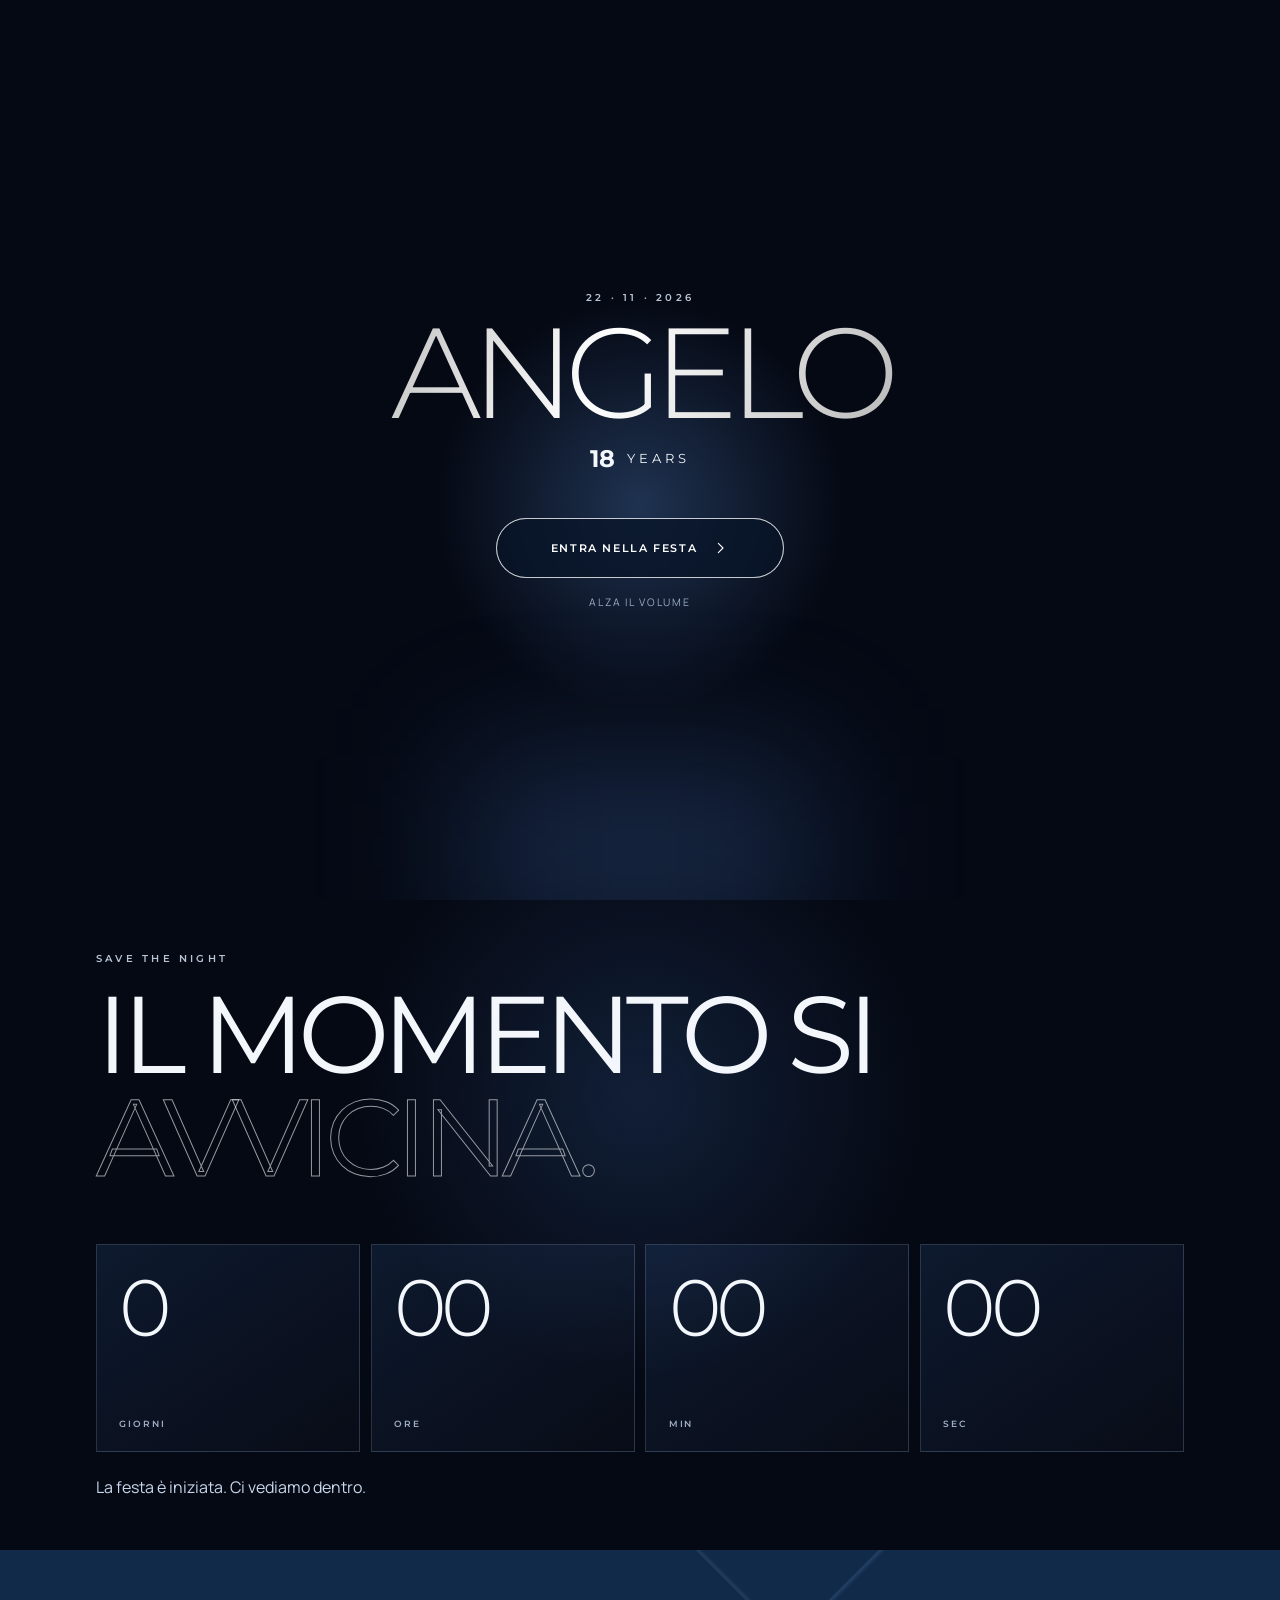
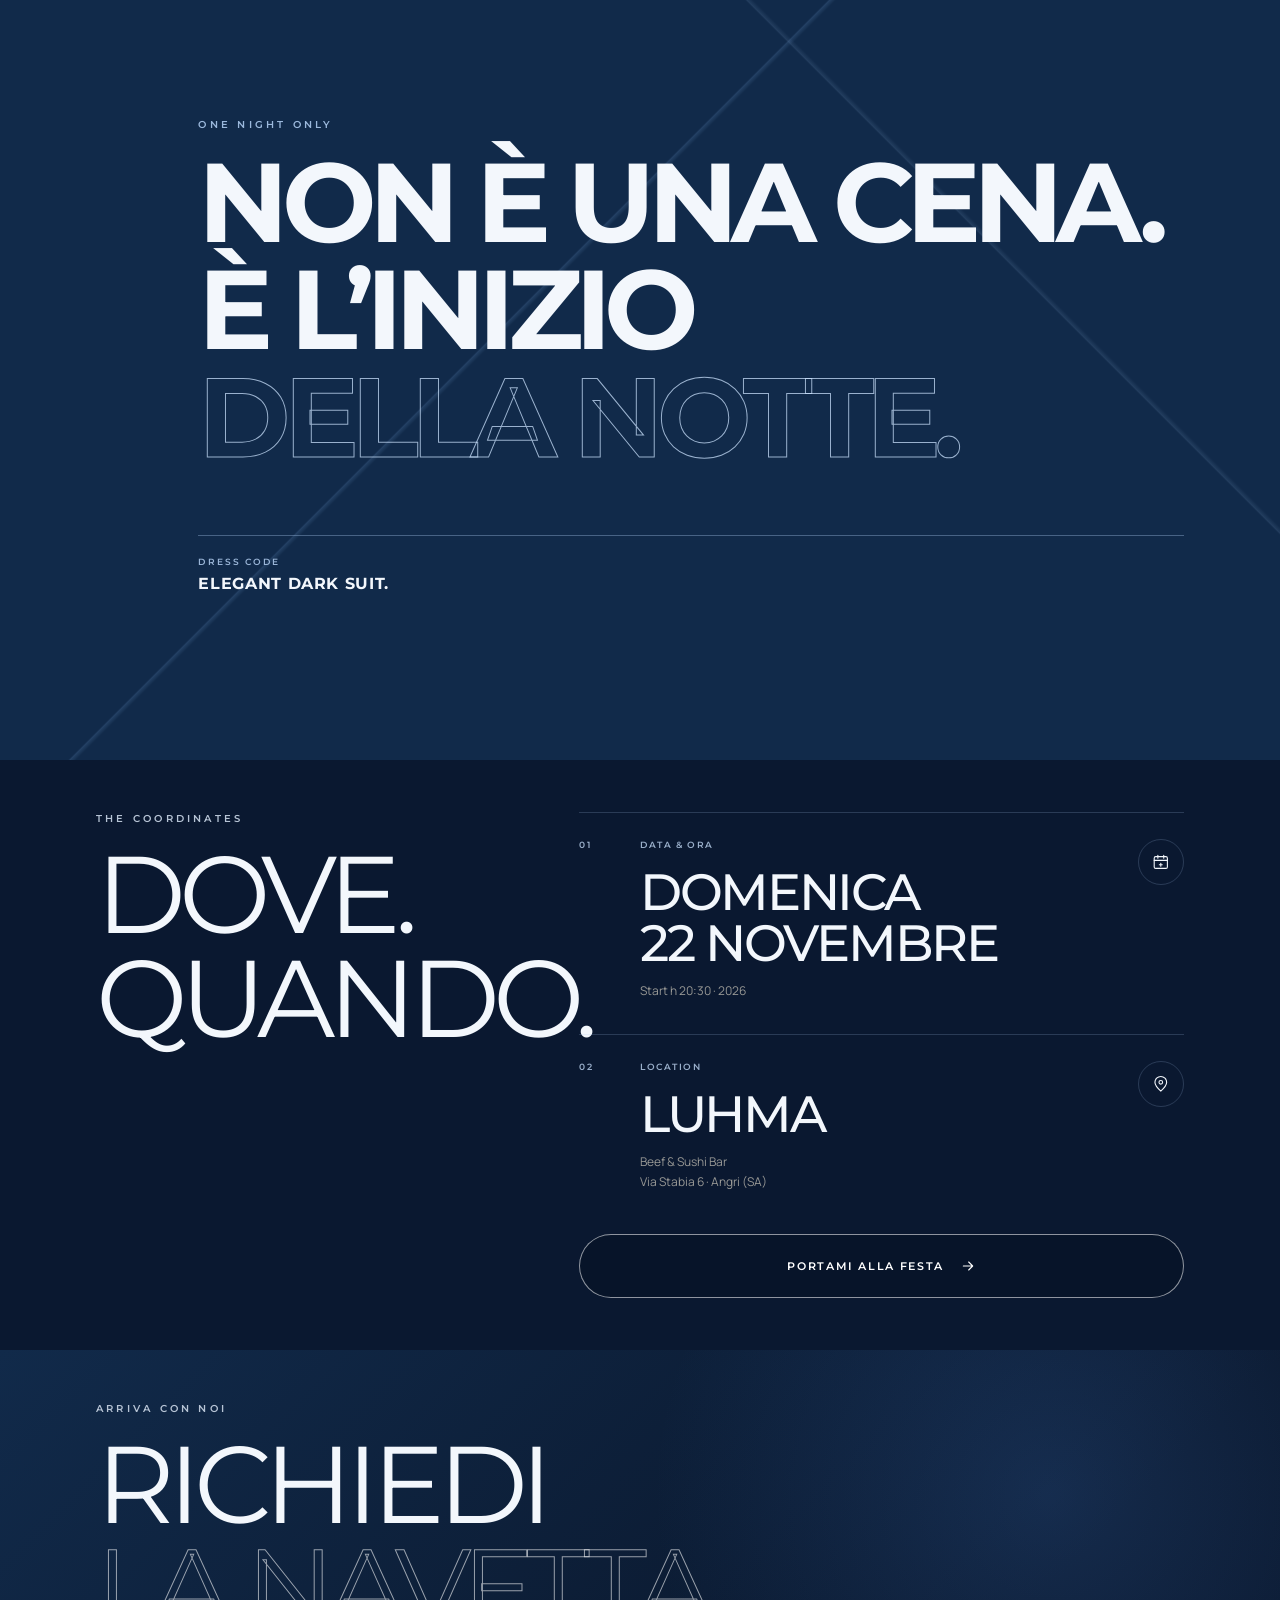
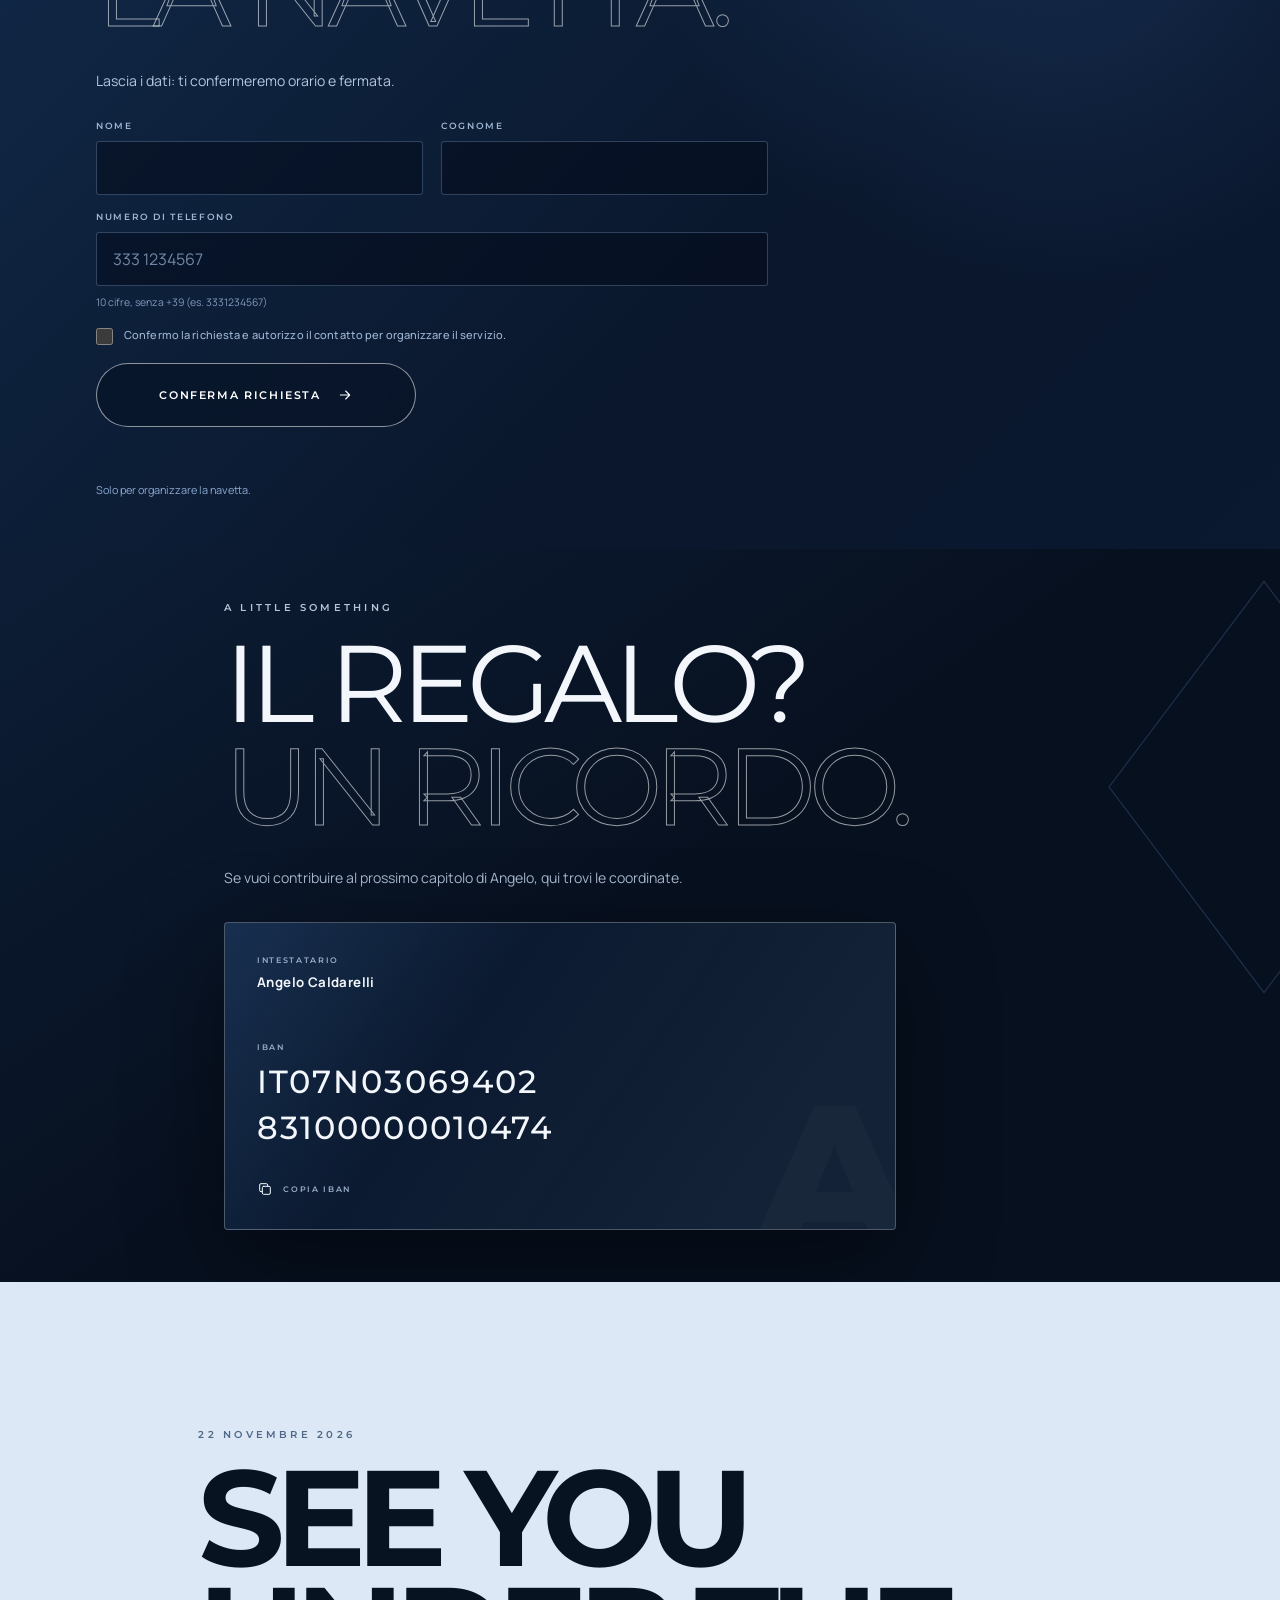
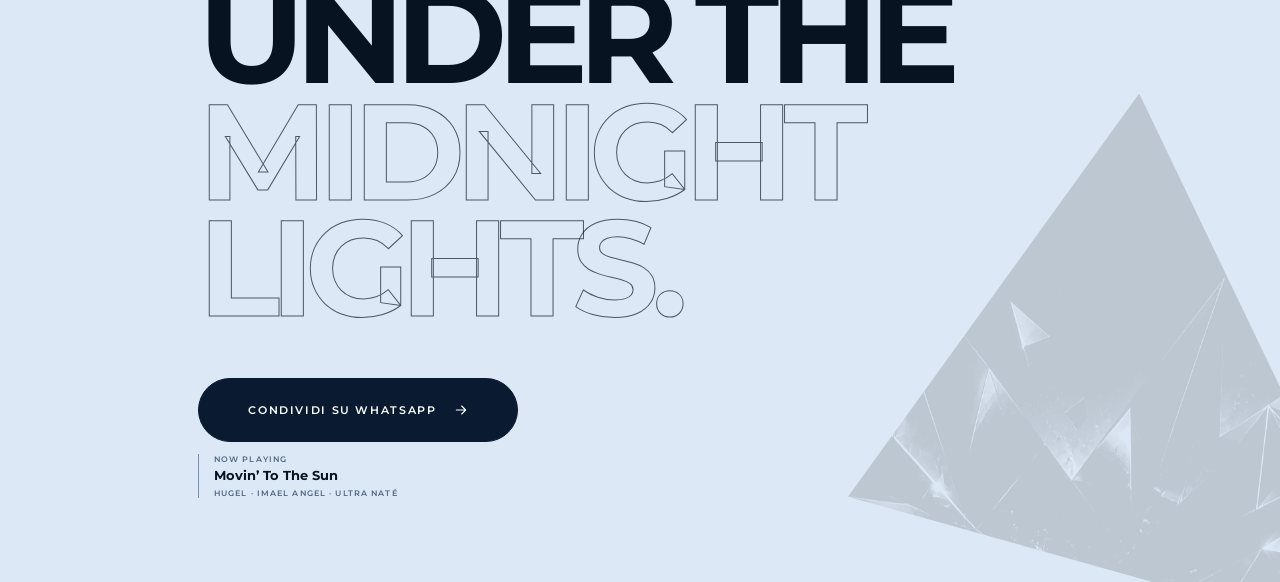
==== commit 64527e3a: "Refine mobile shuttle block and sharing metadata" ====
--- a/index.html
+++ b/index.html
@@ -19,11 +19,21 @@
       property="og:description"
       content="22 novembre 2026 · ore 20:30 · LUHMA, Angri. Dress code: Elegant Dark Suit."
     />
-    <meta property="og:image" content="https://angelo18.ch/assets/angelo-18-whatsapp-v4.jpg" />
+    <meta property="og:site_name" content="Angelo 18" />
+    <meta property="og:image" content="https://angelo18.ch/assets/angelo-18-whatsapp-preview-v5.jpg?v=11" />
+    <meta property="og:image:url" content="https://angelo18.ch/assets/angelo-18-whatsapp-preview-v5.jpg?v=11" />
+    <meta property="og:image:secure_url" content="https://angelo18.ch/assets/angelo-18-whatsapp-preview-v5.jpg?v=11" />
+    <meta property="og:image:type" content="image/jpeg" />
     <meta property="og:image:width" content="1200" />
     <meta property="og:image:height" content="630" />
     <meta property="og:image:alt" content="Angelo 18 Midnight Elegance, 22 novembre 2026" />
     <meta name="twitter:card" content="summary_large_image" />
+    <meta name="twitter:title" content="Angelo 18 — Midnight Elegance" />
+    <meta name="twitter:description" content="22 novembre 2026 · ore 20:30 · LUHMA, Angri. Dress code: Elegant Dark Suit." />
+    <meta name="twitter:image" content="https://angelo18.ch/assets/angelo-18-whatsapp-preview-v5.jpg?v=11" />
+    <meta name="twitter:image:alt" content="Angelo 18 Midnight Elegance, 22 novembre 2026" />
+
+    <link rel="image_src" href="https://angelo18.ch/assets/angelo-18-whatsapp-preview-v5.jpg?v=11" />
 
     <link rel="canonical" href="https://angelo18.ch/" />
 
@@ -214,7 +224,7 @@
           <p class="eyebrow reveal">Arriva con noi</p>
           <h2 class="section-title reveal" id="shuttle-title">Richiedi<br /><em>la navetta.</em></h2>
           <p class="shuttle__copy reveal">
-            Lascia i tuoi dati e ti contatteremo per confermare orari e fermata.
+            Lascia i dati: ti confermeremo orario e fermata.
           </p>
 
           <form
@@ -242,7 +252,7 @@
             </label>
             <label class="shuttle-form__consent shuttle-form__field--full">
               <input name="conferma" type="checkbox" value="Confermo la richiesta di navetta" required />
-              <span>Confermo la richiesta di navetta e autorizzo il contatto per l’organizzazione del servizio.</span>
+              <span>Confermo la richiesta e autorizzo il contatto per organizzare il servizio.</span>
             </label>
             <button class="primary-button magnetic shuttle-form__submit shuttle-form__field--full" type="submit">
               <span>Conferma richiesta</span>
@@ -250,7 +260,7 @@
             </button>
             <p class="shuttle-form__status shuttle-form__field--full" id="shuttle-status" role="status" aria-live="polite"></p>
           </form>
-          <p class="shuttle__privacy reveal">I dati saranno usati solo per organizzare la navetta.</p>
+          <p class="shuttle__privacy reveal">Solo per organizzare la navetta.</p>
         </div>
       </section>
 
@@ -270,7 +280,7 @@
             </div>
             <div class="iban-card__number">
               <span>IBAN</span>
-              <strong id="iban-value">IT00 0000 0000 0000 0000 0000 000</strong>
+              <strong id="iban-value">IT07N0306940283100000010474</strong>
             </div>
             <button class="copy-button" id="copy-iban" type="button">
               <svg viewBox="0 0 24 24" aria-hidden="true">
--- a/styles.css
+++ b/styles.css
@@ -1,8 +1,10 @@
 :root {
   --black: #050914;
-  --black-soft: #081326;
-  --navy: #0d1e36;
-  --navy-bright: #15335d;
+  --black-soft: #0a1830;
+  --navy: #112a4a;
+  --navy-bright: #1c4777;
+  --night-glow: rgba(104, 168, 255, 0.26);
+  --night-edge: rgba(126, 183, 246, 0.24);
   --white: #f3f7fc;
   --silver: #b7c4d5;
   --line: rgba(170, 201, 238, 0.2);
@@ -178,7 +180,7 @@
   overflow: hidden;
   padding: 2rem;
   background:
-    radial-gradient(circle at 50% 56%, rgba(92, 145, 220, 0.2), transparent 25%),
+    radial-gradient(circle at 50% 56%, var(--night-glow), transparent 25%),
     var(--black);
   transition: opacity 0.8s var(--ease-out), visibility 0.8s;
 }
@@ -190,7 +192,7 @@
   width: 55vw;
   max-width: 26rem;
   aspect-ratio: 1;
-  border: 1px solid rgba(112, 166, 237, 0.2);
+  border: 1px solid var(--night-edge);
   transform: rotate(45deg) skew(8deg, 8deg);
 }
 
@@ -435,6 +437,7 @@
   min-height: 100svh;
   overflow: hidden;
   padding: 7rem var(--page-pad) 6rem;
+  background: var(--black);
   isolation: isolate;
 }
 
@@ -443,11 +446,12 @@
   inset: -4%;
   z-index: -3;
   background-image:
-    linear-gradient(135deg, rgba(11, 35, 72, 0.34), transparent 54%),
+    linear-gradient(180deg, rgba(5, 9, 20, 0.78) 0%, rgba(8, 24, 50, 0.38) 48%, rgba(5, 9, 20, 0.76) 100%),
+    linear-gradient(135deg, rgba(104, 168, 255, 0.28), rgba(17, 42, 74, 0.38) 54%, rgba(5, 9, 20, 0.28)),
     url("assets/crystal-stage.jpg");
   background-position: 50% 68%;
   background-size: cover;
-  filter: contrast(1.12) brightness(0.62);
+  filter: contrast(1.08) brightness(0.6) saturate(0.84);
   transform: scale(1.08);
   will-change: transform;
 }
@@ -457,8 +461,8 @@
   inset: 0;
   z-index: -2;
   background:
-    linear-gradient(180deg, rgba(2, 7, 18, 0.86) 0%, transparent 30%, rgba(4, 12, 27, 0.12) 57%, var(--black) 100%),
-    radial-gradient(circle at 50% 42%, transparent 15%, rgba(5, 16, 37, 0.42) 78%);
+    linear-gradient(180deg, rgba(5, 9, 20, 0.82) 0%, transparent 30%, rgba(8, 24, 50, 0.14) 57%, var(--black) 100%),
+    radial-gradient(circle at 50% 42%, transparent 15%, rgba(8, 24, 50, 0.42) 78%);
 }
 
 .hero__content {
@@ -1063,7 +1067,7 @@
 
 .shuttle__privacy {
   margin: 1.25rem 0 0;
-  color: #7891b2;
+  color: #8ca9d2;
   font-size: 0.68rem;
 }
 
@@ -1230,7 +1234,7 @@
 @media (max-width: 699px) and (max-height: 900px) {
   .section {
     padding-top: 4.75rem;
-    padding-bottom: 4.75rem;
+    padding-bottom: calc(4.75rem + env(safe-area-inset-bottom));
   }
 
   .section-title {
@@ -1244,6 +1248,63 @@
 
   .gift__copy {
     margin-bottom: 1.8rem;
+  }
+
+  .shuttle.section {
+    padding-top: 3.5rem;
+    padding-bottom: calc(3.5rem + env(safe-area-inset-bottom));
+  }
+
+  .shuttle .eyebrow {
+    margin-bottom: 0.7rem;
+  }
+
+  .shuttle .section-title {
+    margin-bottom: 1.45rem;
+    font-size: clamp(2.45rem, 11vw, 5rem);
+    line-height: 0.9;
+  }
+
+  .shuttle__copy {
+    margin: -0.45rem 0 1.35rem;
+    font-size: 0.79rem;
+    line-height: 1.5;
+  }
+
+  .shuttle-form {
+    gap: 0.72rem;
+  }
+
+  .shuttle-form__field {
+    gap: 0.38rem;
+  }
+
+  .shuttle-form__field input:not([type="checkbox"]) {
+    padding: 0.72rem 0.85rem;
+  }
+
+  .shuttle-form__help {
+    font-size: 0.6rem;
+  }
+
+  .shuttle-form__consent {
+    gap: 0.55rem;
+    margin-top: 0.05rem;
+  }
+
+  .shuttle-form__consent span {
+    font-size: 0.65rem;
+    line-height: 1.35;
+  }
+
+  .shuttle-form__submit {
+    min-height: 3.25rem;
+    margin-top: 0.1rem;
+  }
+
+  .shuttle__privacy {
+    margin-top: 0.65rem;
+    font-size: 0.62rem;
   }
 
   .iban-card__number {
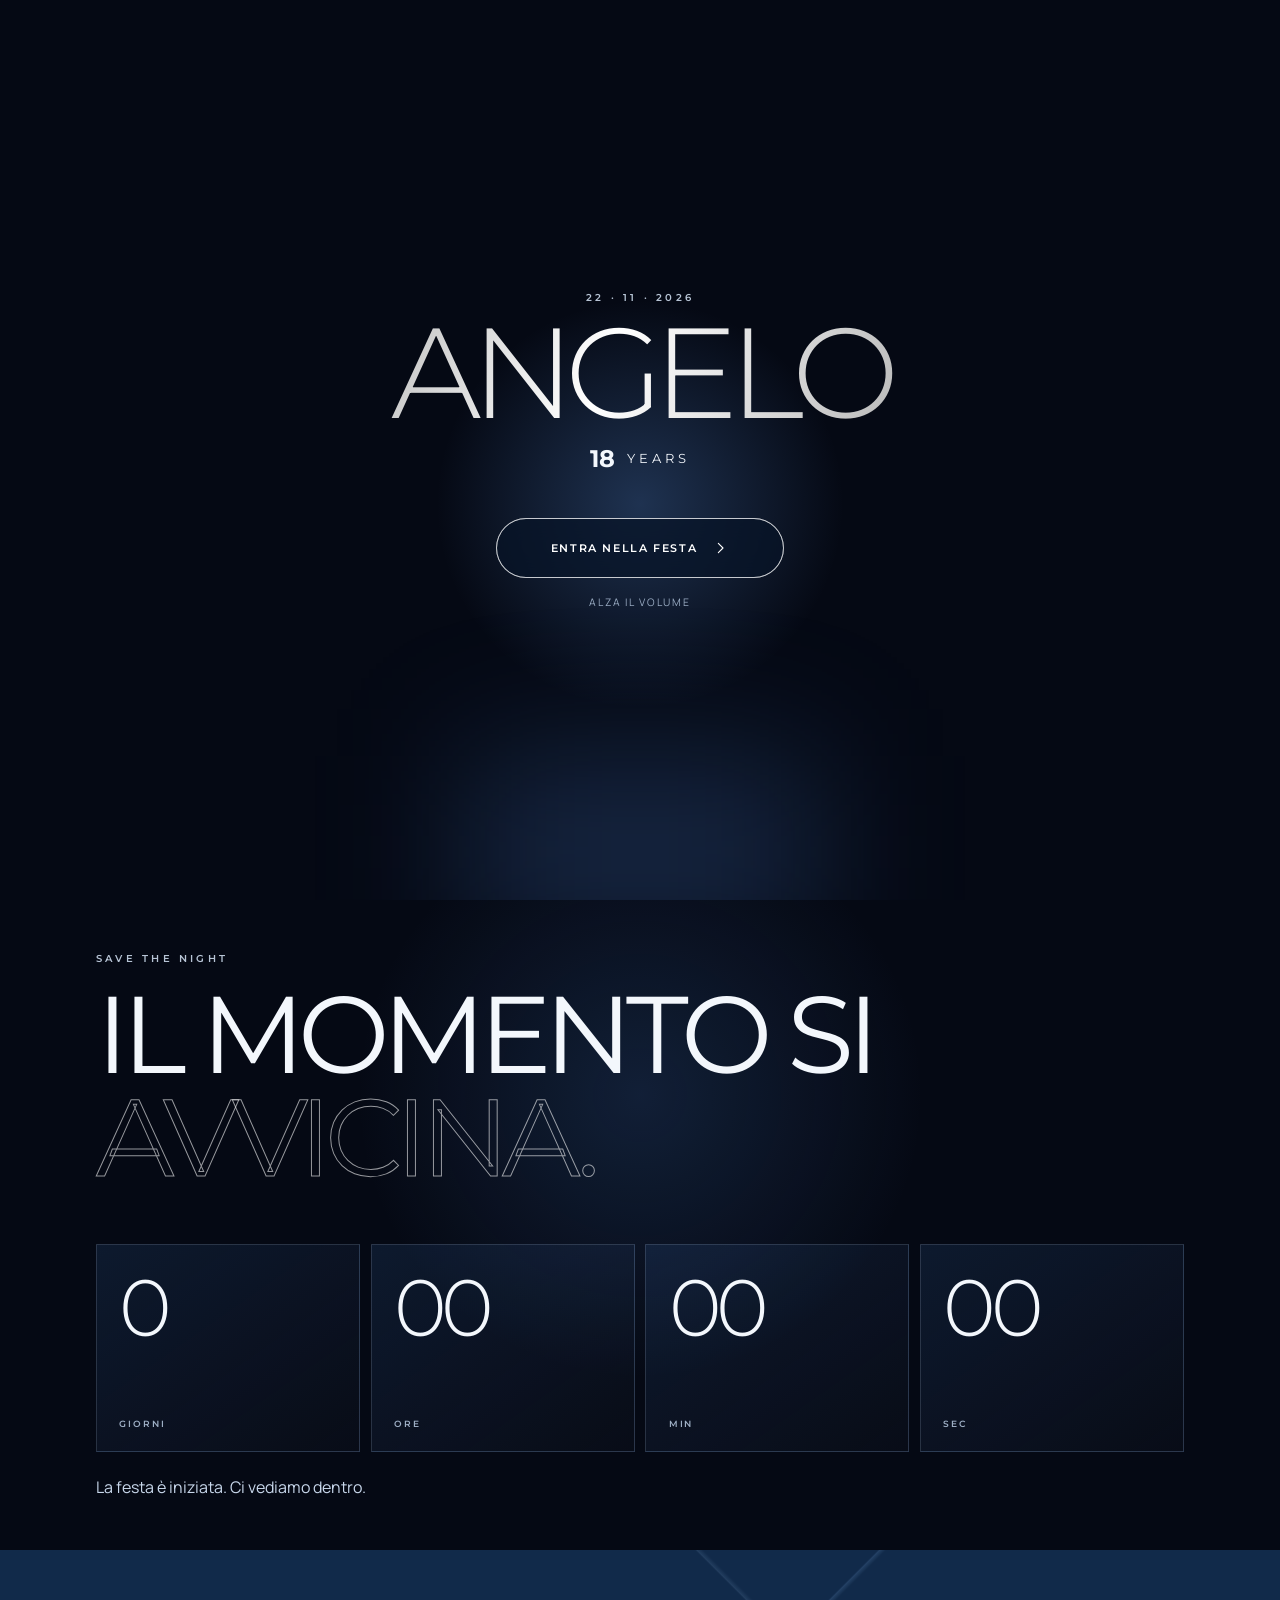
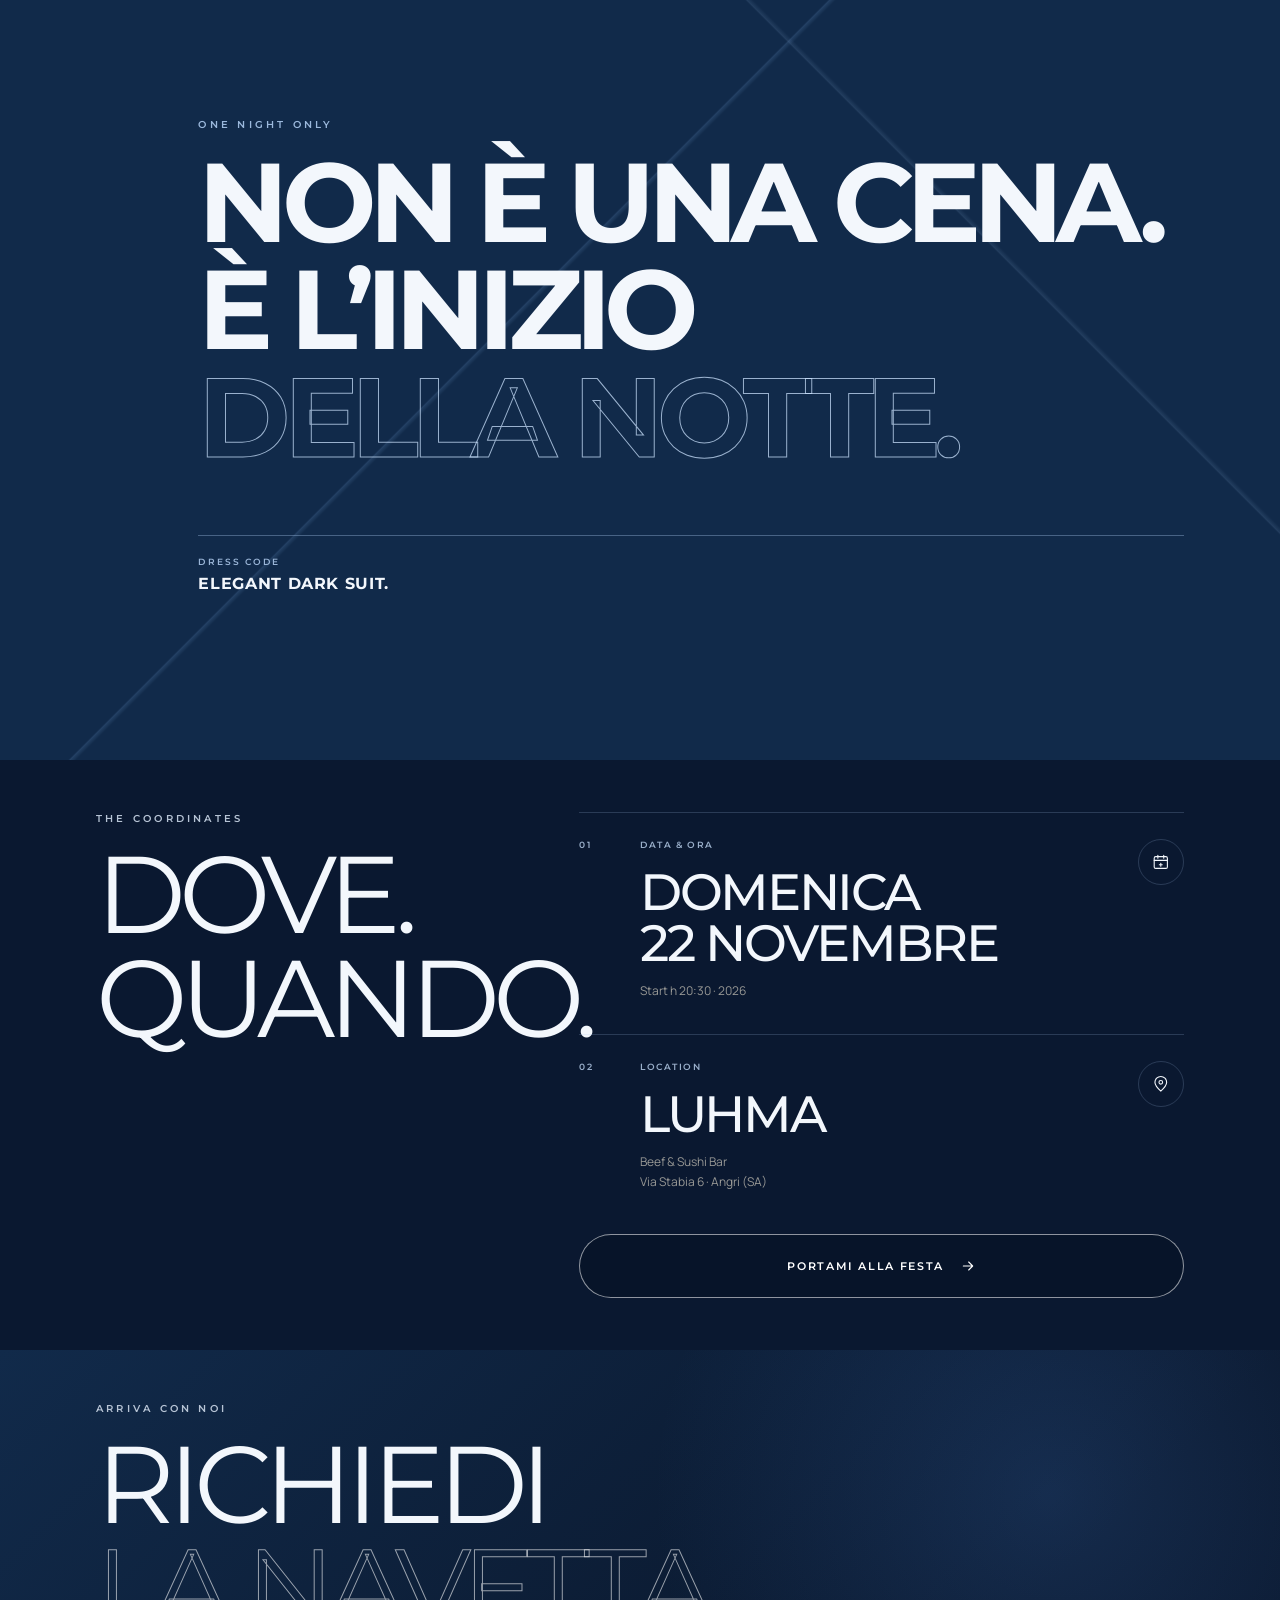
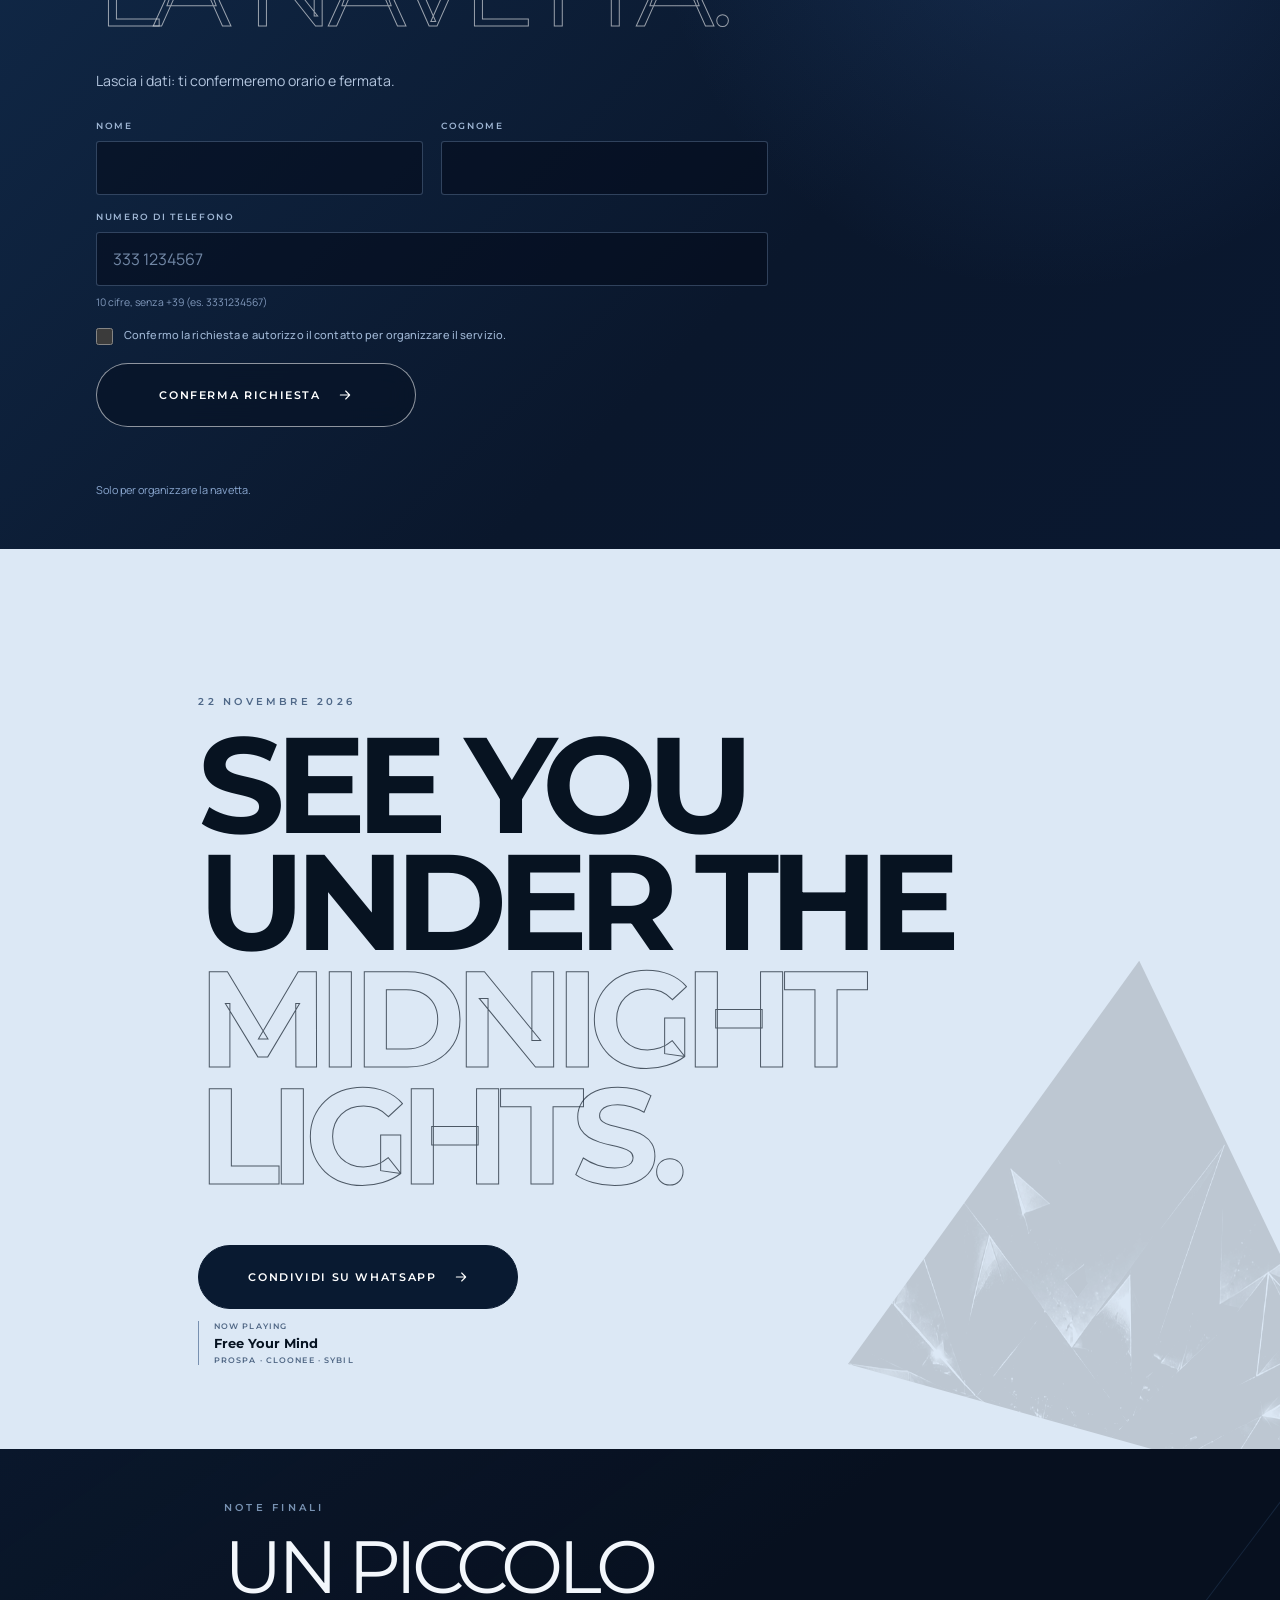
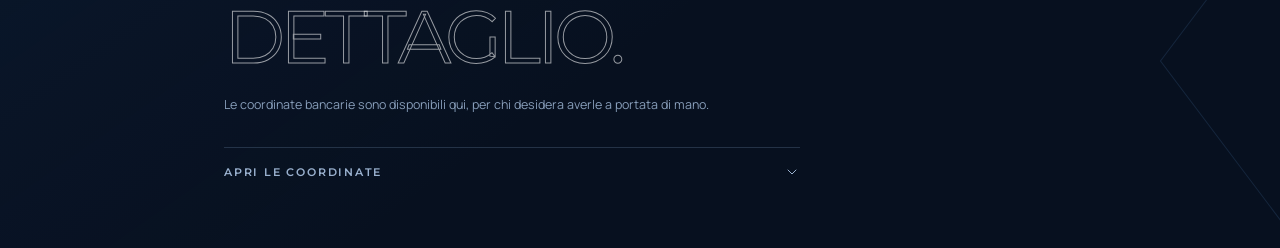
==== commit b768907e: "Make bank details discreet and update soundtrack" ====
--- a/index.html
+++ b/index.html
@@ -20,9 +20,9 @@
       content="22 novembre 2026 · ore 20:30 · LUHMA, Angri. Dress code: Elegant Dark Suit."
     />
     <meta property="og:site_name" content="Angelo 18" />
-    <meta property="og:image" content="https://angelo18.ch/assets/angelo-18-whatsapp-preview-v5.jpg?v=11" />
-    <meta property="og:image:url" content="https://angelo18.ch/assets/angelo-18-whatsapp-preview-v5.jpg?v=11" />
-    <meta property="og:image:secure_url" content="https://angelo18.ch/assets/angelo-18-whatsapp-preview-v5.jpg?v=11" />
+    <meta property="og:image" content="https://raw.githubusercontent.com/valerielinc-ops/angelo-18/main/assets/angelo-18-whatsapp-preview-v5.jpg" />
+    <meta property="og:image:url" content="https://raw.githubusercontent.com/valerielinc-ops/angelo-18/main/assets/angelo-18-whatsapp-preview-v5.jpg" />
+    <meta property="og:image:secure_url" content="https://raw.githubusercontent.com/valerielinc-ops/angelo-18/main/assets/angelo-18-whatsapp-preview-v5.jpg" />
     <meta property="og:image:type" content="image/jpeg" />
     <meta property="og:image:width" content="1200" />
     <meta property="og:image:height" content="630" />
@@ -30,10 +30,10 @@
     <meta name="twitter:card" content="summary_large_image" />
     <meta name="twitter:title" content="Angelo 18 — Midnight Elegance" />
     <meta name="twitter:description" content="22 novembre 2026 · ore 20:30 · LUHMA, Angri. Dress code: Elegant Dark Suit." />
-    <meta name="twitter:image" content="https://angelo18.ch/assets/angelo-18-whatsapp-preview-v5.jpg?v=11" />
+    <meta name="twitter:image" content="https://raw.githubusercontent.com/valerielinc-ops/angelo-18/main/assets/angelo-18-whatsapp-preview-v5.jpg" />
     <meta name="twitter:image:alt" content="Angelo 18 Midnight Elegance, 22 novembre 2026" />
 
-    <link rel="image_src" href="https://angelo18.ch/assets/angelo-18-whatsapp-preview-v5.jpg?v=11" />
+    <link rel="image_src" href="https://raw.githubusercontent.com/valerielinc-ops/angelo-18/main/assets/angelo-18-whatsapp-preview-v5.jpg" />
 
     <link rel="canonical" href="https://angelo18.ch/" />
 
@@ -81,7 +81,7 @@
 
     <audio
       id="soundtrack"
-      src="https://audio-ssl.itunes.apple.com/itunes-assets/AudioPreview221/v4/c9/aa/63/c9aa63e1-7f15-8b04-7255-7d4466c10028/mzaf_14263624320297744244.plus.aac.p.m4a"
+      src="https://audio-ssl.itunes.apple.com/itunes-assets/AudioPreview221/v4/ef/eb/29/efeb2948-724e-95e3-4611-fcf47d933b15/mzaf_13115932052993136001.plus.aac.ep.m4a"
       preload="auto"
       loop
       aria-hidden="true"
@@ -264,36 +264,6 @@
         </div>
       </section>
 
-      <section class="gift section" id="gift" aria-labelledby="gift-title">
-        <div class="gift__flare" aria-hidden="true"></div>
-        <div class="section__inner">
-          <p class="eyebrow reveal">A little something</p>
-          <h2 class="section-title reveal" id="gift-title">Il regalo?<br /><em>Un ricordo.</em></h2>
-          <p class="gift__copy reveal">
-            Se vuoi contribuire al prossimo capitolo di Angelo, qui trovi le coordinate.
-          </p>
-
-          <div class="iban-card reveal" id="iban-card">
-            <div class="iban-card__top">
-              <span>Intestatario</span>
-              <strong>Angelo Caldarelli</strong>
-            </div>
-            <div class="iban-card__number">
-              <span>IBAN</span>
-              <strong id="iban-value">IT07N0306940283100000010474</strong>
-            </div>
-            <button class="copy-button" id="copy-iban" type="button">
-              <svg viewBox="0 0 24 24" aria-hidden="true">
-                <rect x="8" y="8" width="12" height="12" rx="2" />
-                <path d="M16 8V6a2 2 0 0 0-2-2H6a2 2 0 0 0-2 2v8a2 2 0 0 0 2 2h2" />
-              </svg>
-              <span>Copia IBAN</span>
-            </button>
-          </div>
-          <p class="iban-note reveal" id="iban-note">Coordinate bancarie in aggiornamento.</p>
-        </div>
-      </section>
-
       <section class="finale section" aria-labelledby="finale-title">
         <div class="finale__crystal" aria-hidden="true"></div>
         <div class="section__inner finale__inner">
@@ -305,11 +275,49 @@
             <svg viewBox="0 0 24 24" aria-hidden="true"><path d="M5 12h14m-6-6 6 6-6 6" /></svg>
           </button>
 
-          <a class="track-credit reveal" href="https://www.youtube.com/watch?v=dScPWds_mZI" target="_blank" rel="noopener noreferrer">
+          <a class="track-credit reveal" href="https://music.apple.com/us/song/free-your-mind/1884097804" target="_blank" rel="noopener noreferrer">
             <span>Now playing</span>
-            <strong>Movin’ To The Sun</strong>
-            <small>HUGEL · Imael Angel · Ultra Naté</small>
+            <strong>Free Your Mind</strong>
+            <small>PROSPA · CLOONEE · SYBIL</small>
           </a>
+        </div>
+      </section>
+
+      <section class="gift section" id="gift" aria-labelledby="gift-title">
+        <div class="gift__flare" aria-hidden="true"></div>
+        <div class="section__inner">
+          <p class="eyebrow reveal">Note finali</p>
+          <h2 class="section-title reveal" id="gift-title">Un piccolo<br /><em>dettaglio.</em></h2>
+          <p class="gift__copy reveal">
+            Le coordinate bancarie sono disponibili qui, per chi desidera averle a portata di mano.
+          </p>
+
+          <details class="gift-details reveal">
+            <summary>
+              <span>Apri le coordinate</span>
+              <svg viewBox="0 0 24 24" aria-hidden="true"><path d="m6 9 6 6 6-6" /></svg>
+            </summary>
+            <div class="gift-details__body">
+              <div class="iban-card" id="iban-card">
+                <div class="iban-card__top">
+                  <span>Intestatario</span>
+                  <strong>Angelo Caldarelli</strong>
+                </div>
+                <div class="iban-card__number">
+                  <span>IBAN</span>
+                  <strong id="iban-value">IT07N0306940283100000010474</strong>
+                </div>
+                <button class="copy-button" id="copy-iban" type="button">
+                  <svg viewBox="0 0 24 24" aria-hidden="true">
+                    <rect x="8" y="8" width="12" height="12" rx="2" />
+                    <path d="M16 8V6a2 2 0 0 0-2-2H6a2 2 0 0 0-2 2v8a2 2 0 0 0 2 2h2" />
+                  </svg>
+                  <span>Copia IBAN</span>
+                </button>
+              </div>
+              <p class="iban-note" id="iban-note">Coordinate bancarie in aggiornamento.</p>
+            </div>
+          </details>
         </div>
       </section>
     </main>
--- a/styles.css
+++ b/styles.css
@@ -818,27 +818,127 @@
 }
 
 .gift {
+  min-height: auto;
+  padding-top: clamp(4.5rem, 10vw, 7rem);
+  padding-bottom: calc(clamp(4.5rem, 10vw, 7rem) + env(safe-area-inset-bottom));
   background:
-    linear-gradient(145deg, rgba(35, 83, 145, 0.2), transparent 50%),
+    linear-gradient(145deg, rgba(35, 83, 145, 0.11), transparent 50%),
     #07101f;
 }
 
 .gift__flare {
   position: absolute;
-  top: 15%;
-  right: -7rem;
-  width: 16rem;
-  height: 16rem;
-  border: 1px solid rgba(108, 167, 239, 0.25);
+  top: 25%;
+  right: -8rem;
+  width: 14rem;
+  height: 14rem;
+  border: 1px solid rgba(108, 167, 239, 0.14);
   transform: rotate(45deg) skew(8deg, 8deg);
 }
 
+.gift .eyebrow {
+  color: #7892b2;
+}
+
+.gift .section-title {
+  margin-bottom: 1.45rem;
+  font-size: clamp(2.2rem, 9vw, 4.6rem);
+  opacity: 0.88;
+}
+
 .gift__copy {
-  max-width: 30rem;
-  margin: -1.7rem 0 2.8rem;
-  color: #a7b8ce;
-  font-size: 0.88rem;
-  line-height: 1.75;
+  max-width: 31rem;
+  margin: 0 0 1.6rem;
+  color: #879db9;
+  font-size: 0.78rem;
+  line-height: 1.65;
+}
+
+.gift-details {
+  max-width: 36rem;
+  border-top: 1px solid rgba(151, 184, 223, 0.2);
+}
+
+.gift-details summary {
+  display: flex;
+  align-items: center;
+  justify-content: space-between;
+  gap: 1rem;
+  padding: 1rem 0;
+  color: #9ab1cf;
+  cursor: pointer;
+  font-family: "Montserrat", sans-serif;
+  font-size: 0.7rem;
+  font-weight: 600;
+  letter-spacing: 0.16em;
+  list-style: none;
+  text-transform: uppercase;
+}
+
+.gift-details summary::-webkit-details-marker {
+  display: none;
+}
+
+.gift-details summary svg {
+  width: 1rem;
+  flex: 0 0 auto;
+  fill: none;
+  stroke: currentColor;
+  stroke-linecap: round;
+  stroke-linejoin: round;
+  stroke-width: 1.5;
+  transition: transform 0.3s ease;
+}
+
+.gift-details[open] summary svg {
+  transform: rotate(180deg);
+}
+
+.gift-details__body {
+  padding-top: 0.55rem;
+  animation: coordinates-reveal 0.7s cubic-bezier(0.16, 1, 0.3, 1) both;
+  transform-origin: top center;
+}
+
+@keyframes coordinates-reveal {
+  from {
+    opacity: 0;
+    clip-path: inset(0 0 100% 0);
+    filter: blur(5px);
+    transform: translateY(-0.7rem) scale(0.985);
+  }
+  to {
+    opacity: 1;
+    clip-path: inset(0);
+    filter: blur(0);
+    transform: translateY(0) scale(1);
+  }
+}
+
+.gift .iban-card {
+  max-width: 36rem;
+  border-color: rgba(159, 194, 237, 0.16);
+  padding: 1.25rem;
+  background:
+    linear-gradient(125deg, rgba(76, 132, 207, 0.12), transparent 35%),
+    #09172a;
+  box-shadow: none;
+}
+
+.gift .iban-card__number {
+  margin-top: 2.4rem;
+  margin-bottom: 1.25rem;
+}
+
+.gift .iban-card__number strong {
+  font-size: clamp(1rem, 5.2vw, 1.6rem);
+  letter-spacing: 0.04em;
+}
+
+.gift .copy-button {
+  color: #95adca;
+  font-size: 0.56rem;
+  opacity: 0.88;
 }
 
 .iban-card {
@@ -893,13 +993,19 @@
 }
 
 .iban-card__number strong {
-  max-width: 19rem;
+  max-width: 100%;
+  overflow-x: auto;
+  scrollbar-width: none;
   font-family: "Montserrat", sans-serif;
   font-size: clamp(1.2rem, 6.3vw, 2rem);
   font-weight: 500;
   letter-spacing: 0.065em;
-  line-height: 1.45;
-  overflow-wrap: anywhere;
+  line-height: 1.2;
+  white-space: nowrap;
+}
+
+.iban-card__number strong::-webkit-scrollbar {
+  display: none;
 }
 
 .copy-button {
@@ -1231,6 +1337,17 @@
   }
 }
 
+@media (max-width: 699px) {
+  .iban-card__number {
+    min-width: 0;
+  }
+
+  .iban-card__number strong {
+    font-size: clamp(0.68rem, 3.9vw, 1.05rem);
+    letter-spacing: 0.025em;
+  }
+}
+
 @media (max-width: 699px) and (max-height: 900px) {
   .section {
     padding-top: 4.75rem;
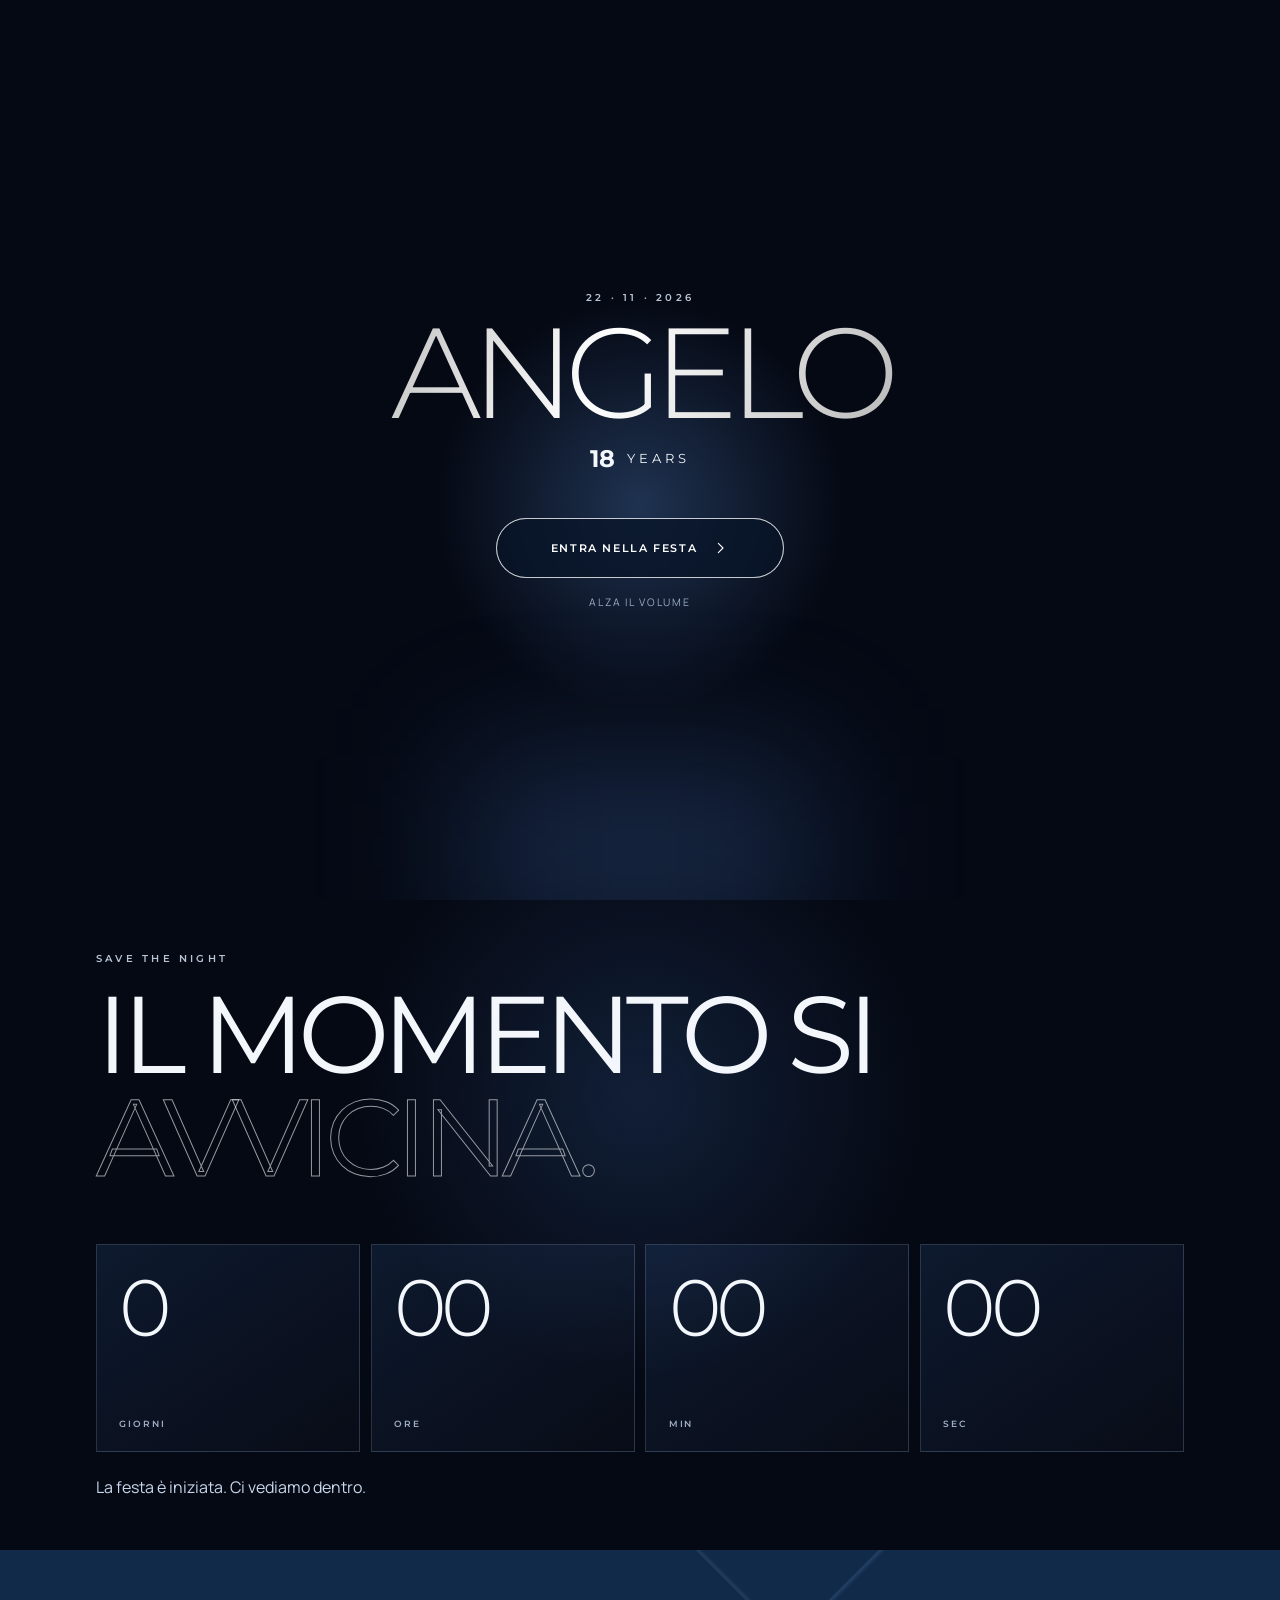
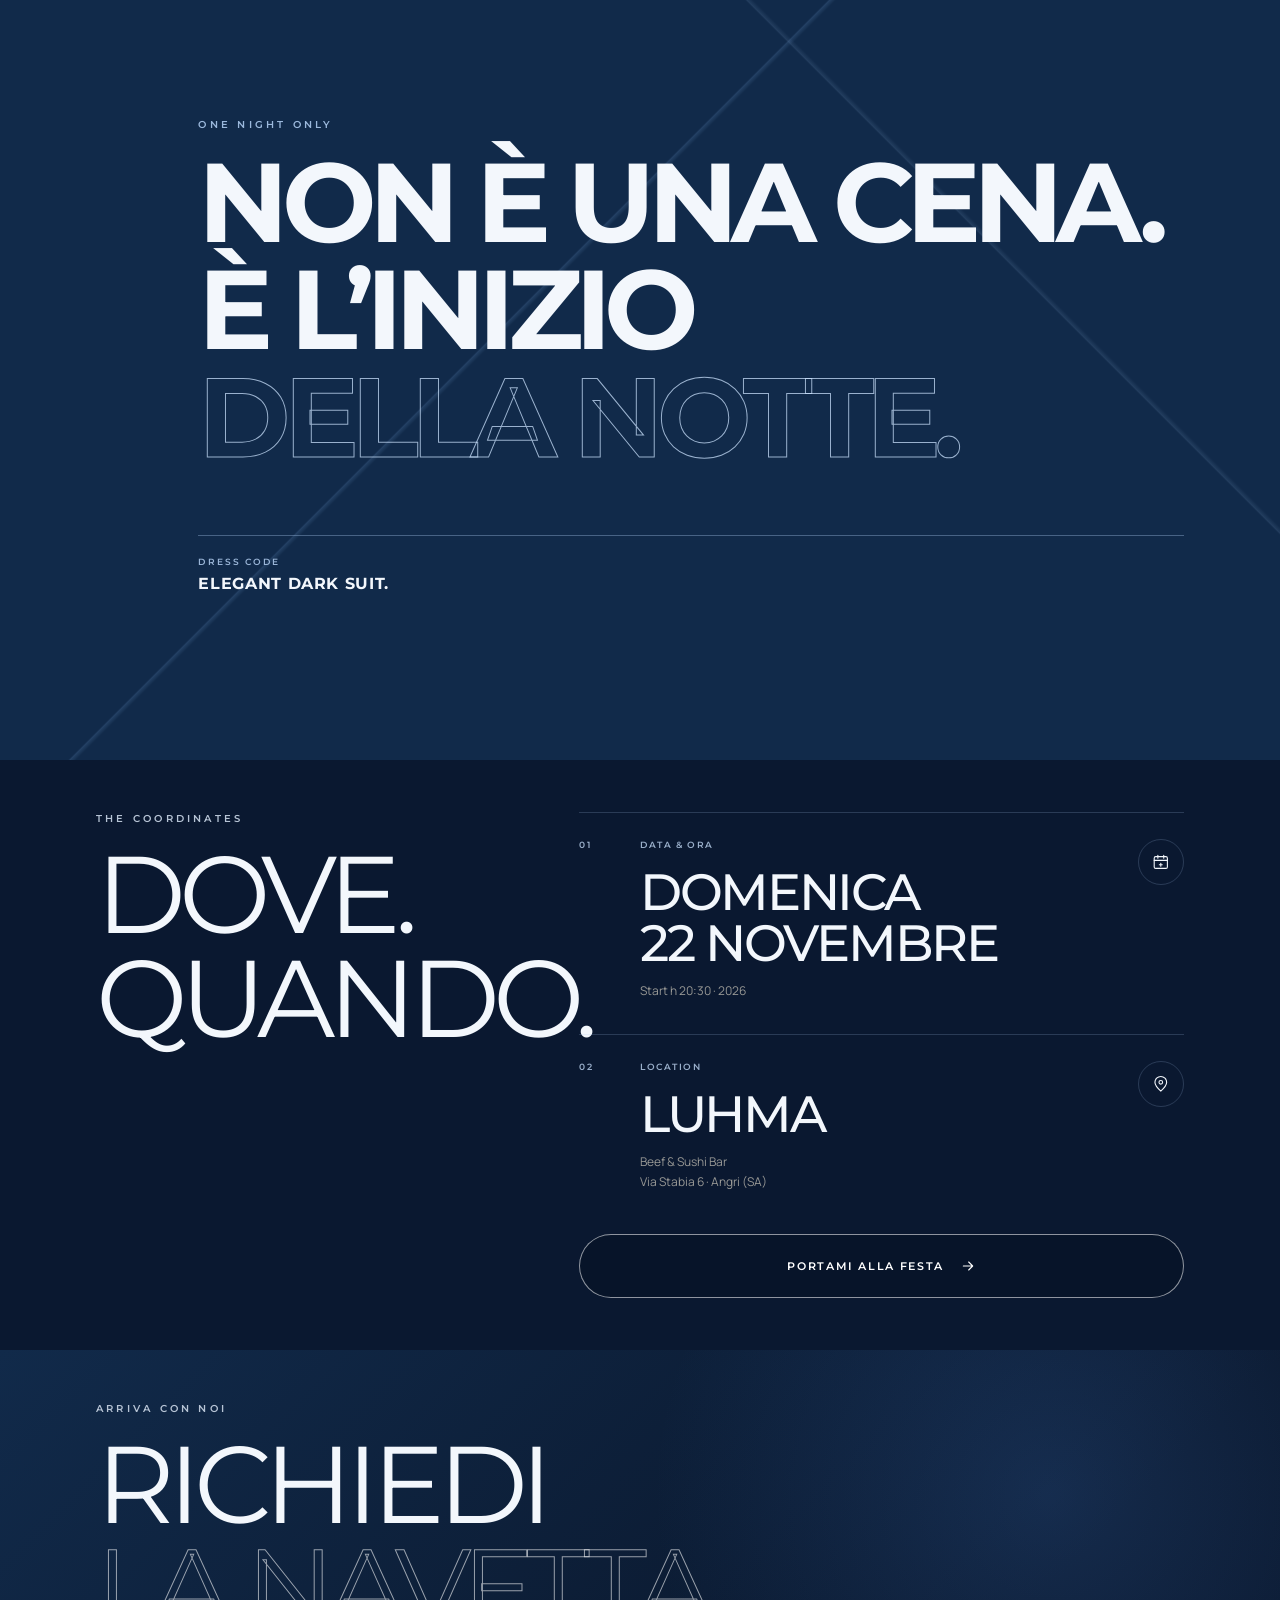
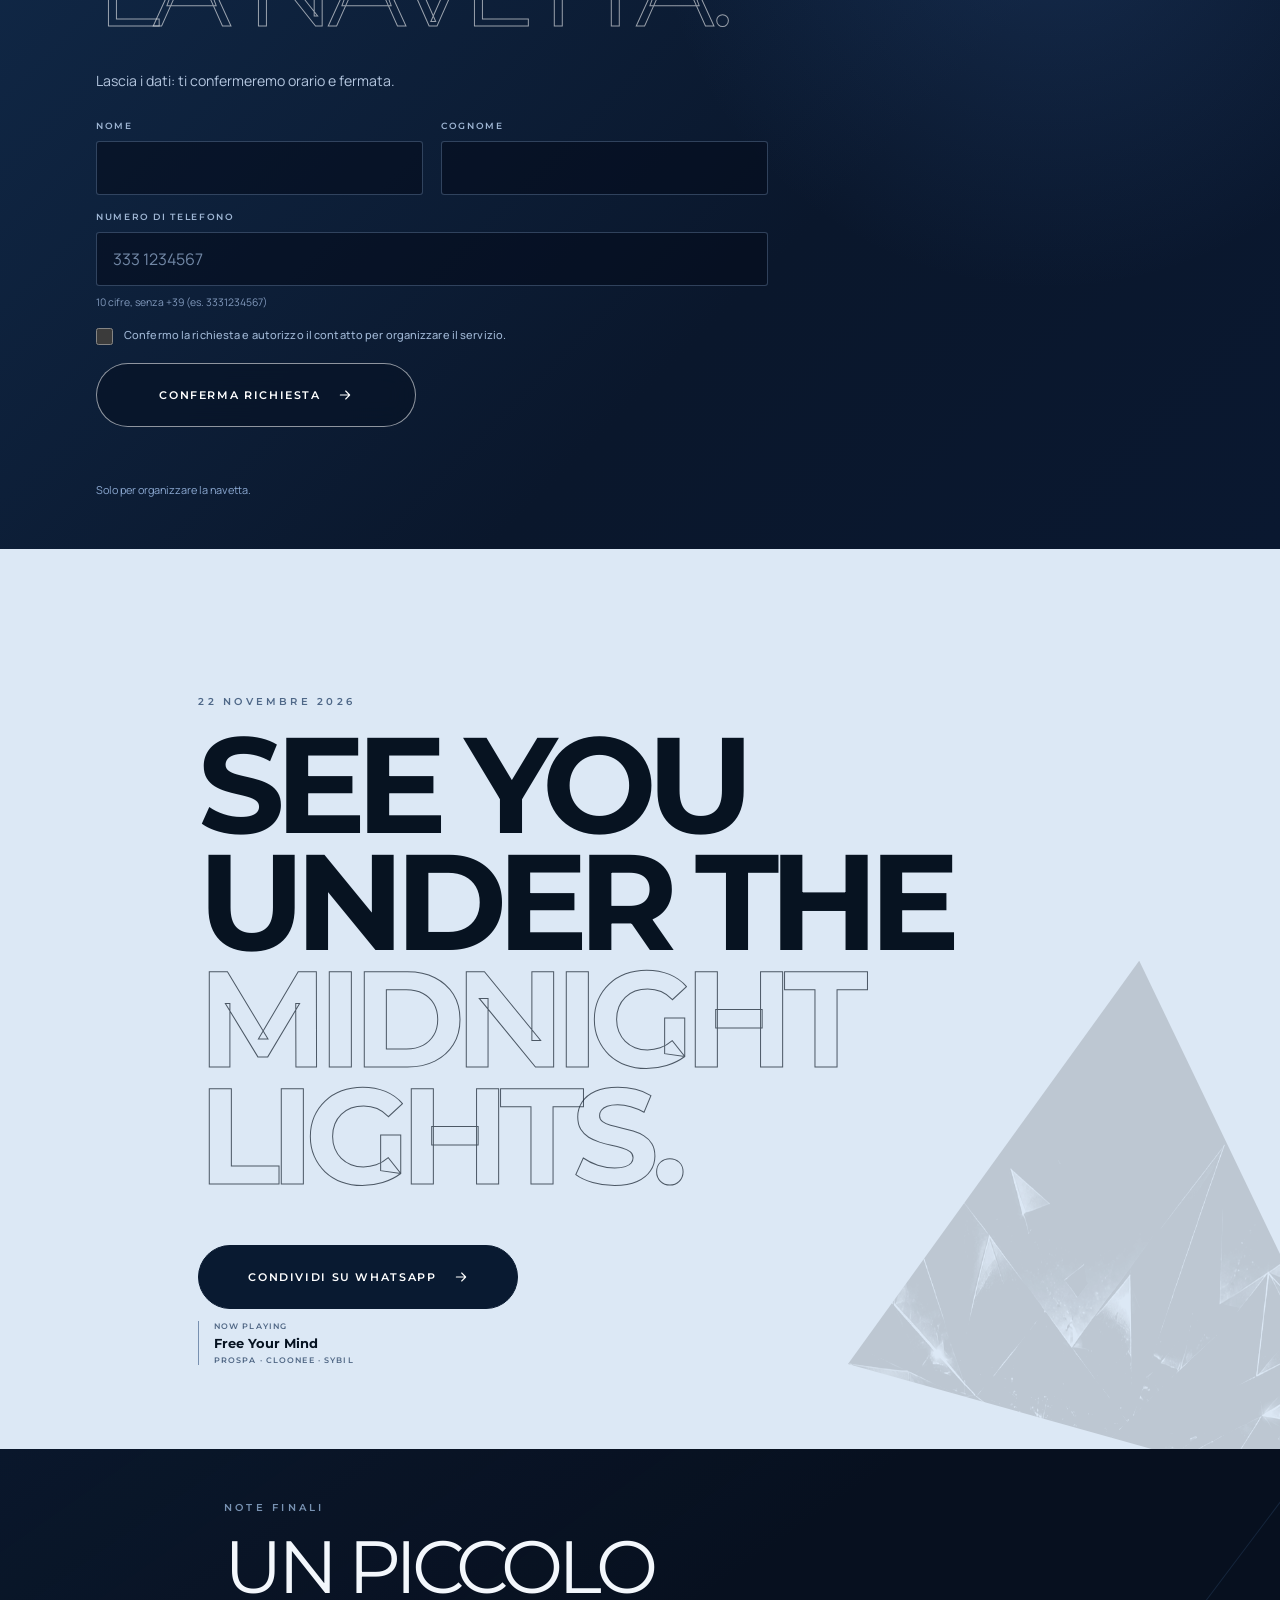
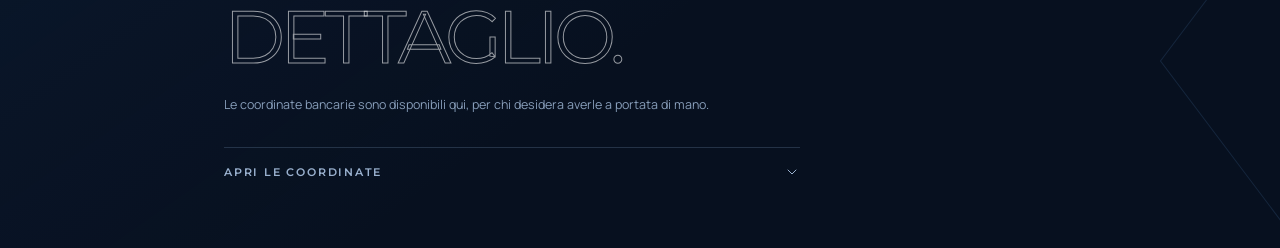
==== commit 13820384: "Start soundtrack at vocal hook" ====
--- a/index.html
+++ b/index.html
@@ -83,7 +83,6 @@
       id="soundtrack"
       src="https://audio-ssl.itunes.apple.com/itunes-assets/AudioPreview221/v4/ef/eb/29/efeb2948-724e-95e3-4611-fcf47d933b15/mzaf_13115932052993136001.plus.aac.ep.m4a"
       preload="auto"
-      loop
       aria-hidden="true"
     ></audio>
 
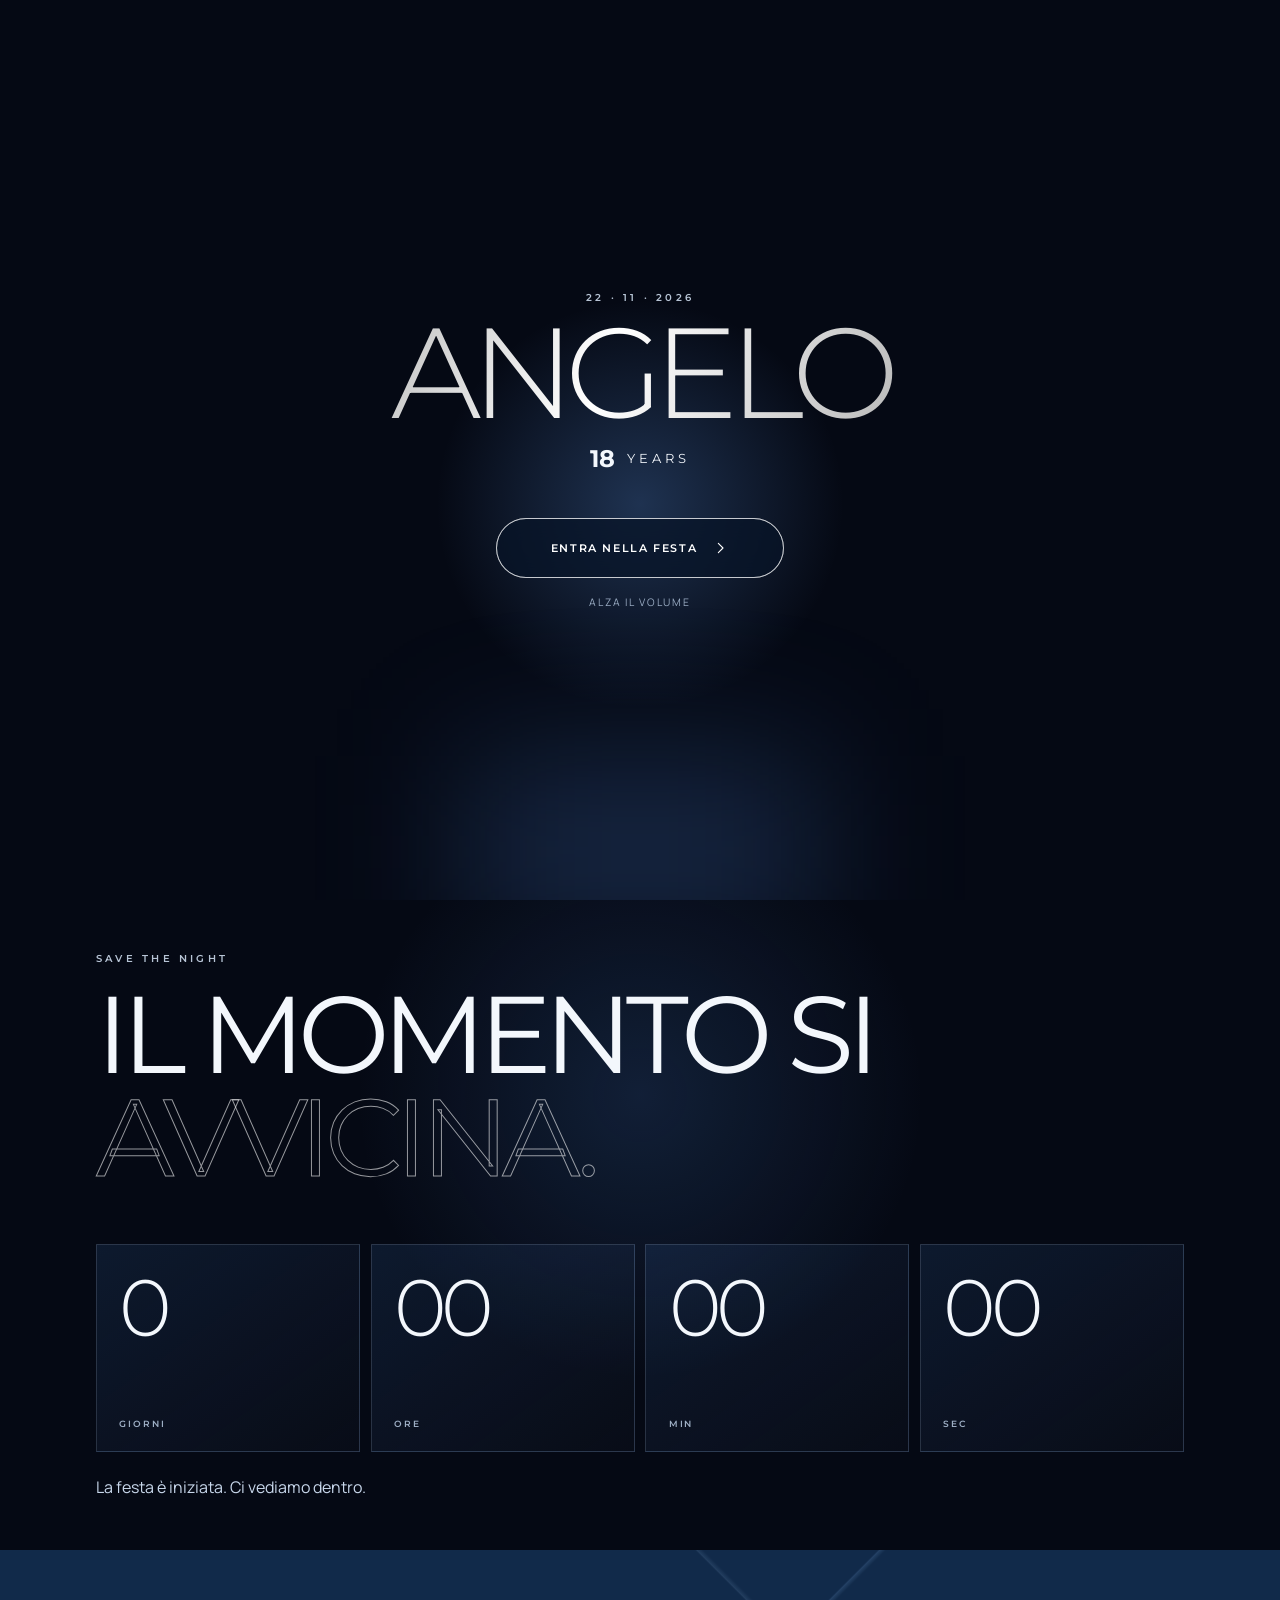
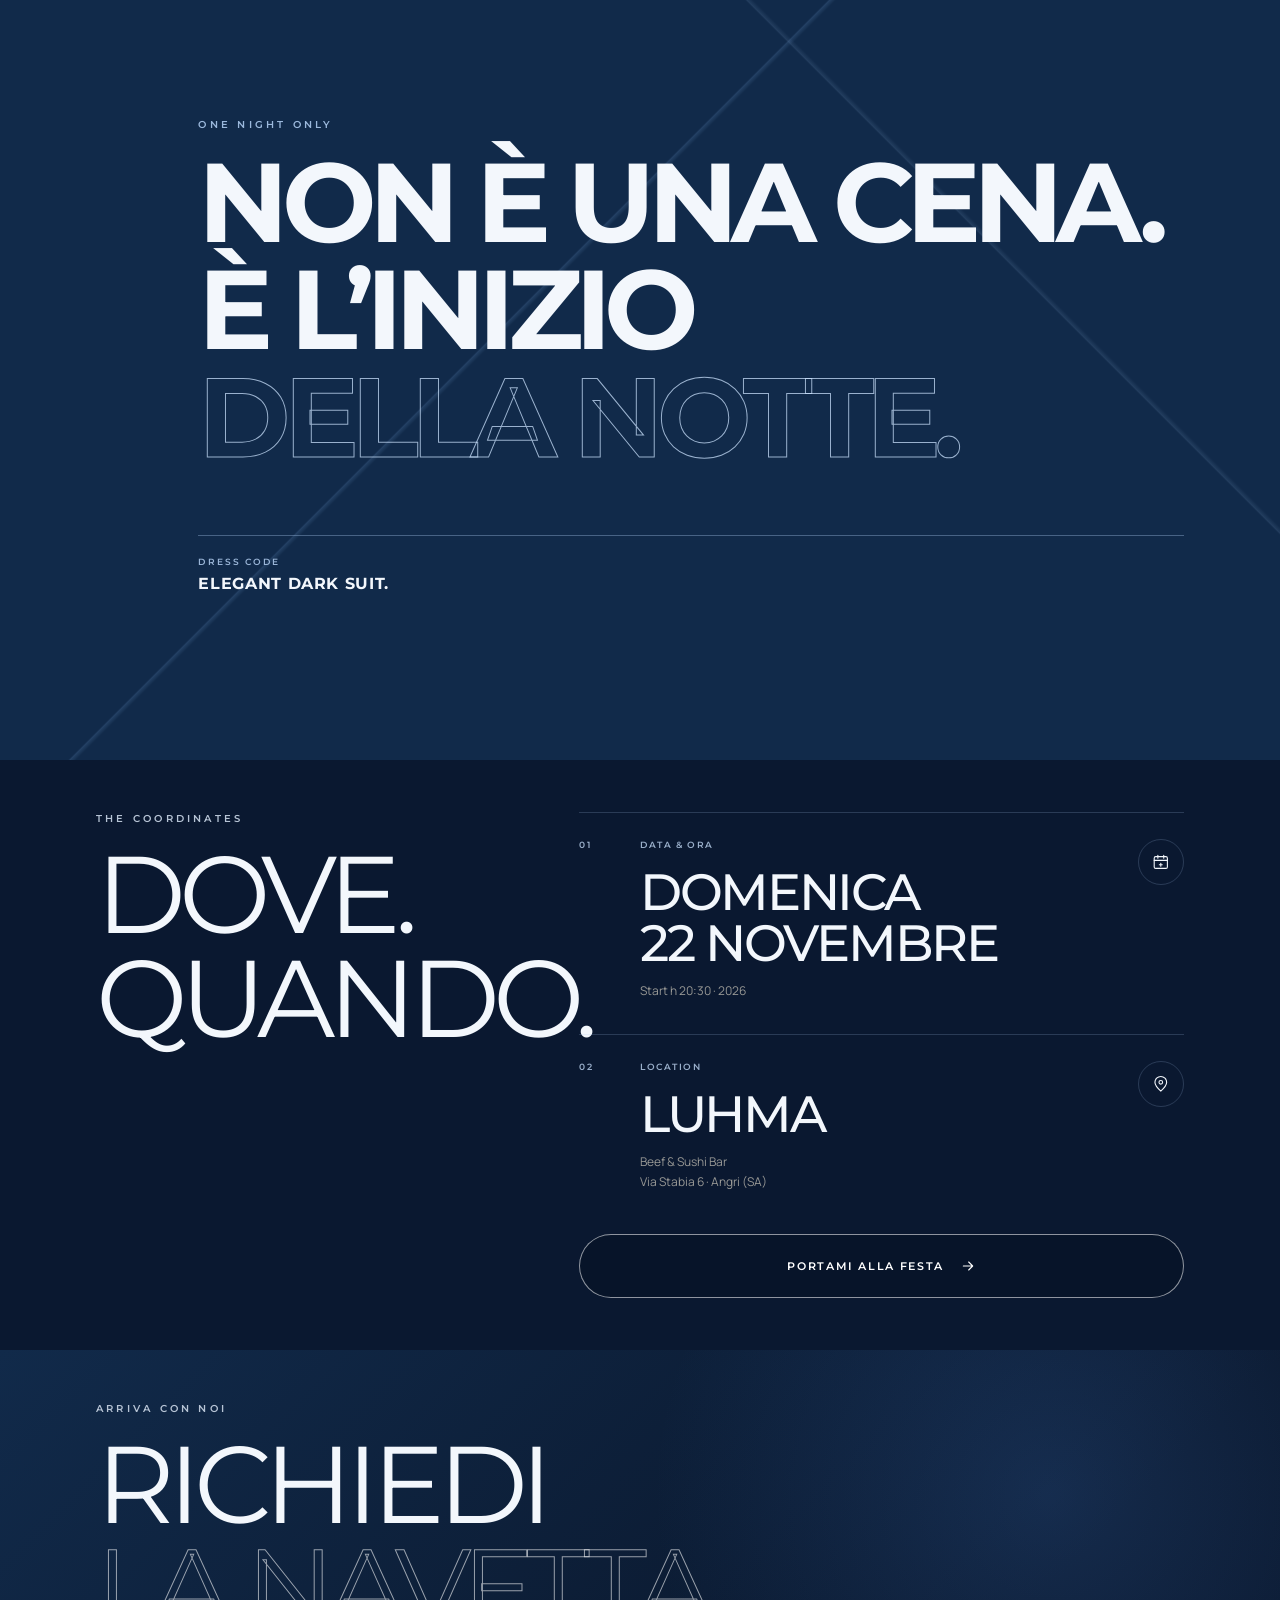
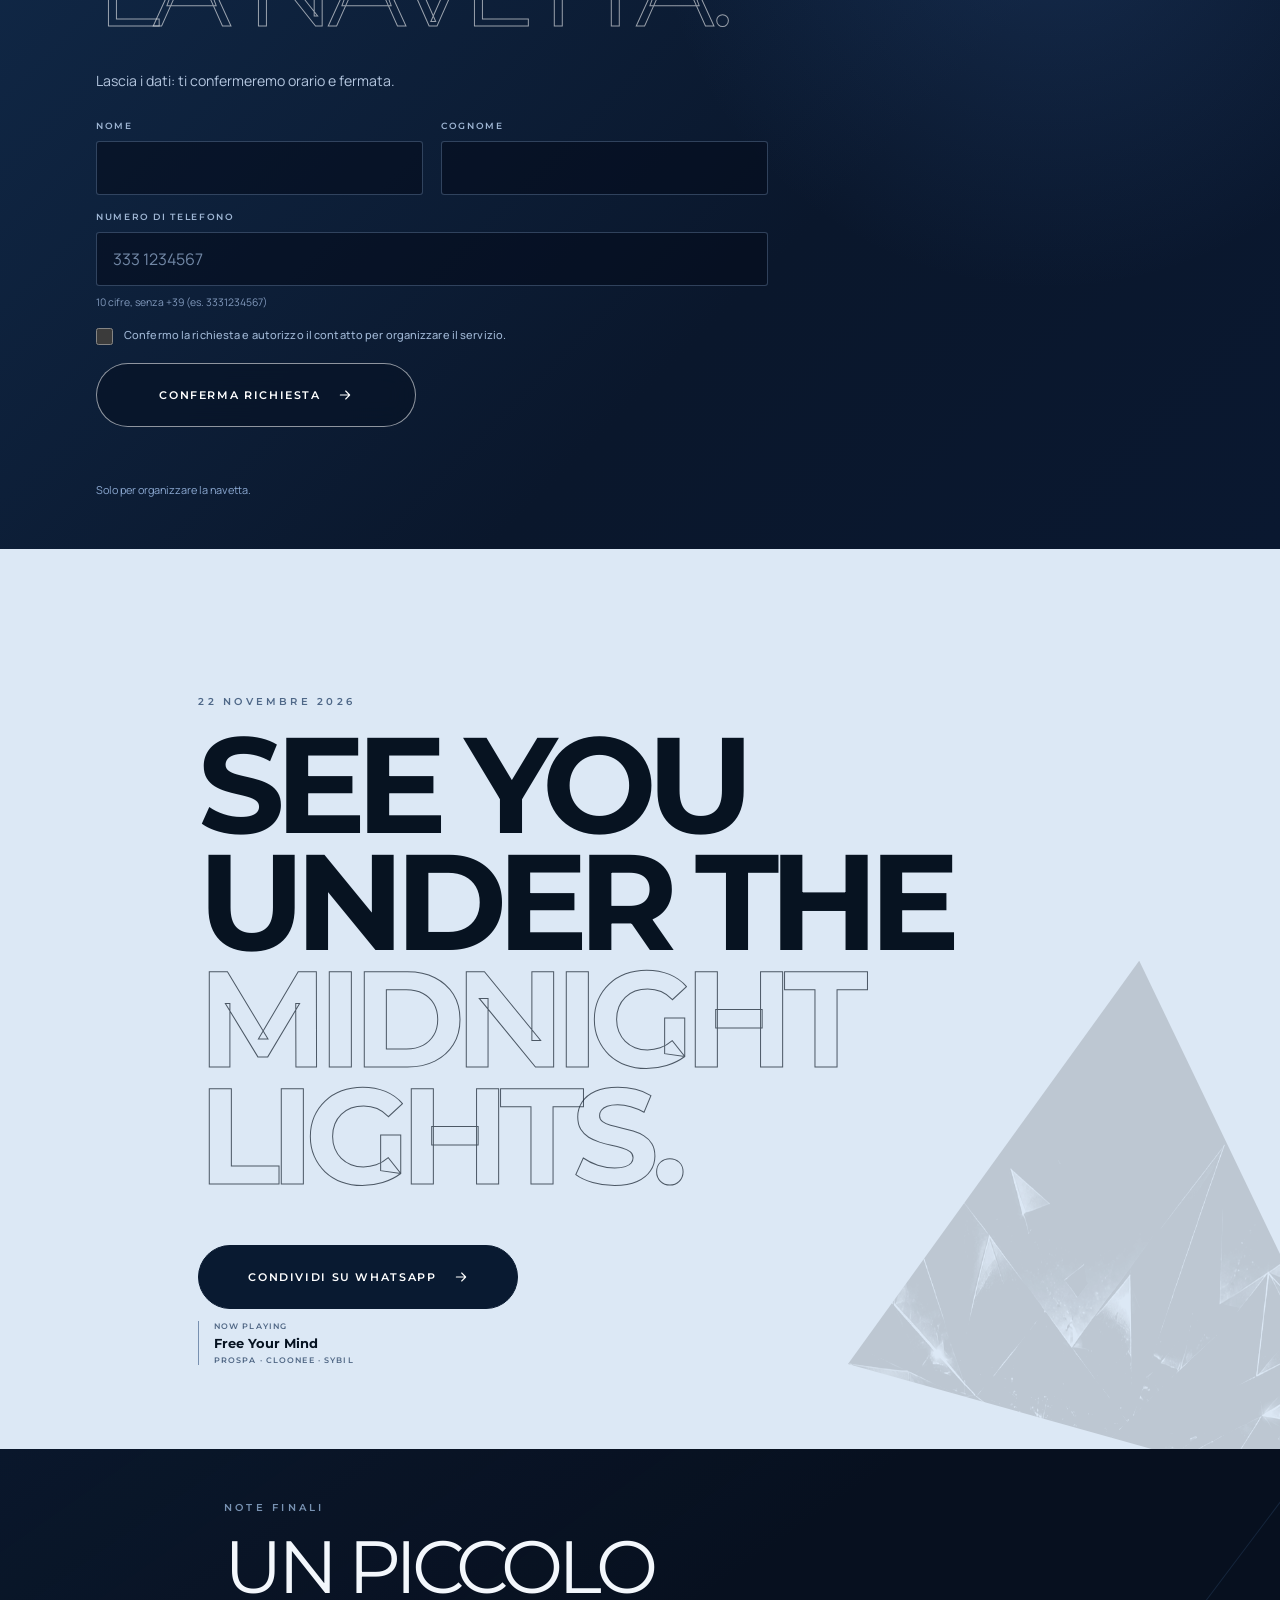
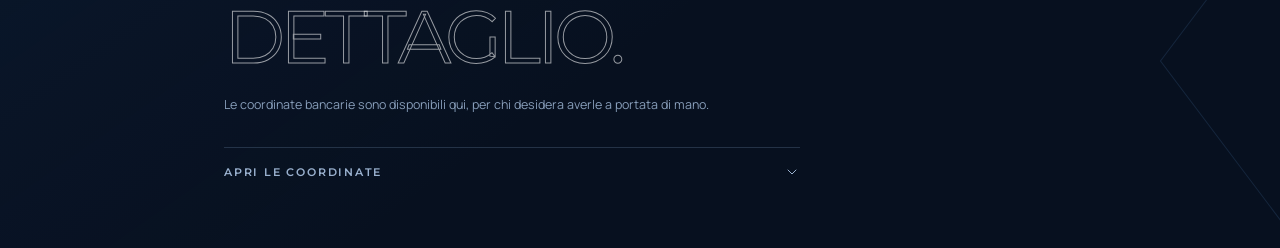
==== commit 14cb4247: "Serve WhatsApp previews from custom domains" ====
--- a/index.html
+++ b/index.html
@@ -20,9 +20,9 @@
       content="22 novembre 2026 · ore 20:30 · LUHMA, Angri. Dress code: Elegant Dark Suit."
     />
     <meta property="og:site_name" content="Angelo 18" />
-    <meta property="og:image" content="https://raw.githubusercontent.com/valerielinc-ops/angelo-18/main/assets/angelo-18-whatsapp-preview-v5.jpg" />
-    <meta property="og:image:url" content="https://raw.githubusercontent.com/valerielinc-ops/angelo-18/main/assets/angelo-18-whatsapp-preview-v5.jpg" />
-    <meta property="og:image:secure_url" content="https://raw.githubusercontent.com/valerielinc-ops/angelo-18/main/assets/angelo-18-whatsapp-preview-v5.jpg" />
+    <meta property="og:image" content="https://angelo18.ch/assets/angelo-18-whatsapp-preview-v5.jpg?v=14" />
+    <meta property="og:image:url" content="https://angelo18.ch/assets/angelo-18-whatsapp-preview-v5.jpg?v=14" />
+    <meta property="og:image:secure_url" content="https://angelo18.ch/assets/angelo-18-whatsapp-preview-v5.jpg?v=14" />
     <meta property="og:image:type" content="image/jpeg" />
     <meta property="og:image:width" content="1200" />
     <meta property="og:image:height" content="630" />
@@ -30,10 +30,10 @@
     <meta name="twitter:card" content="summary_large_image" />
     <meta name="twitter:title" content="Angelo 18 — Midnight Elegance" />
     <meta name="twitter:description" content="22 novembre 2026 · ore 20:30 · LUHMA, Angri. Dress code: Elegant Dark Suit." />
-    <meta name="twitter:image" content="https://raw.githubusercontent.com/valerielinc-ops/angelo-18/main/assets/angelo-18-whatsapp-preview-v5.jpg" />
+    <meta name="twitter:image" content="https://angelo18.ch/assets/angelo-18-whatsapp-preview-v5.jpg?v=14" />
     <meta name="twitter:image:alt" content="Angelo 18 Midnight Elegance, 22 novembre 2026" />
 
-    <link rel="image_src" href="https://raw.githubusercontent.com/valerielinc-ops/angelo-18/main/assets/angelo-18-whatsapp-preview-v5.jpg" />
+    <link rel="image_src" href="https://angelo18.ch/assets/angelo-18-whatsapp-preview-v5.jpg?v=14" />
 
     <link rel="canonical" href="https://angelo18.ch/" />
 
@@ -81,7 +81,7 @@
 
     <audio
       id="soundtrack"
-      src="https://audio-ssl.itunes.apple.com/itunes-assets/AudioPreview221/v4/ef/eb/29/efeb2948-724e-95e3-4611-fcf47d933b15/mzaf_13115932052993136001.plus.aac.ep.m4a"
+      src="assets/free-your-mind-cut-52sec.mp3"
       preload="auto"
       aria-hidden="true"
     ></audio>
